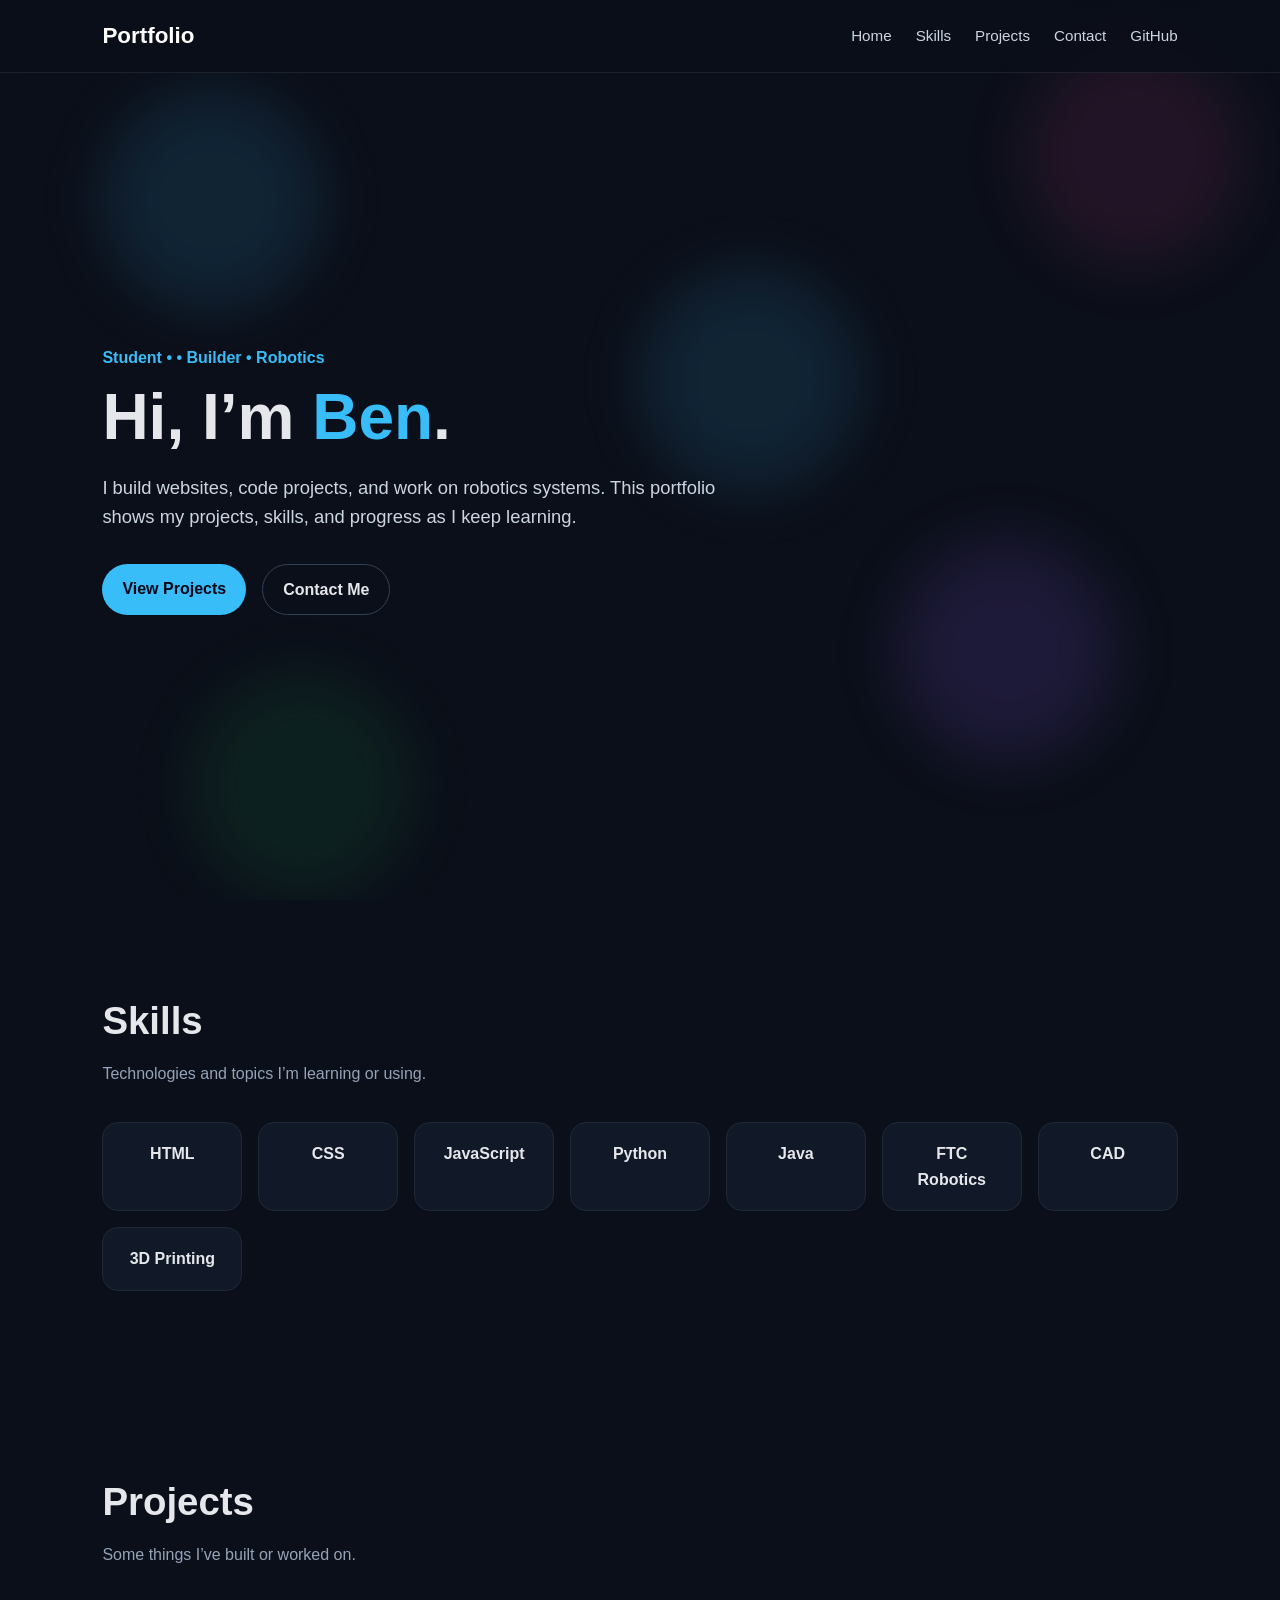
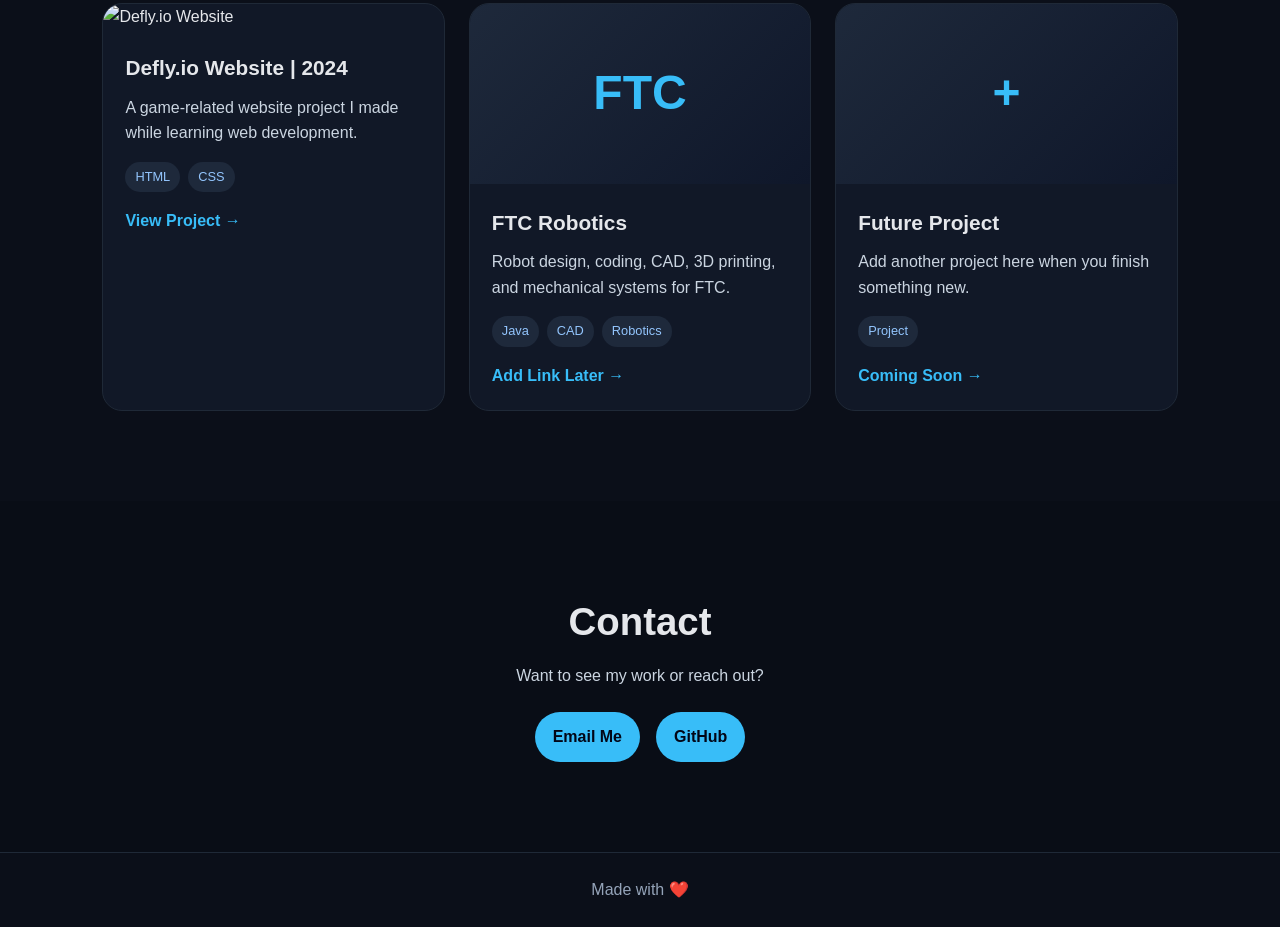
==== index.html @ 68238bd8 "skibidi" ====
<!DOCTYPE html>
<html lang="en">
<head>
  <meta charset="UTF-8" />
  <meta name="viewport" content="width=device-width, initial-scale=1.0" />
  <title>Ben | Portfolio</title>
  <link rel="stylesheet" href="styles.css" />
</head>
<body>

  <header class="navbar">
    <a href="#home" class="logo">Portfolio</a>

    <nav class="nav-links" id="navLinks">
      <a href="#home">Home</a>
      <a href="#skills">Skills</a>
      <a href="#projects">Projects</a>
      <a href="#contact">Contact</a>
      <a href="https://github.com/asdf-5844" target="_blank">GitHub</a>
    </nav>

    <button class="menu-btn" id="menuBtn">☰</button>
  </header>

  <section id="home" class="hero">
    <div class="animated-bg">
    <span></span>
    <span></span>
    <span></span>
    <span></span>
    <span></span>
  </div>
    <div class="hero-content">
      <p class="tag">Student •  • Builder • Robotics</p>
      <h1>Hi, I’m <span>Ben</span>.</h1>
      <p class="hero-text">
        I build websites, code projects, and work on robotics systems. This portfolio shows
        my projects, skills, and progress as I keep learning.
      </p>

      <div class="hero-buttons">
        <a href="#projects" class="btn primary">View Projects</a>
        <a href="#contact" class="btn secondary">Contact Me</a>
      </div>
    </div>
  </section>

  <section id="skills" class="section">
    <h2>Skills</h2>
    <p class="section-subtitle">Technologies and topics I’m learning or using.</p>

    <div class="skills-grid">
      <div class="skill-card">HTML</div>
      <div class="skill-card">CSS</div>
      <div class="skill-card">JavaScript</div>
      <div class="skill-card">Python</div>
      <div class="skill-card">Java</div>
      <div class="skill-card">FTC Robotics</div>
      <div class="skill-card">CAD</div>
      <div class="skill-card">3D Printing</div>
    </div>
  </section>

  <section id="projects" class="section">
    <h2>Projects</h2>
    <p class="section-subtitle">Some things I’ve built or worked on.</p>

    <div class="projects-grid">

      <div class="project-card">
        <img src="https://cdn.now.gg/apps-content/com.nowgg.h5.pub513.app51528/game-tiles/defly-io.jpg" alt="Defly.io Website">
        <div class="project-info">
          <h3>Defly.io Website | 2024</h3>
          <p>
            A game-related website project I made while learning web development.
          </p>
          <div class="project-tags">
            <span>HTML</span>
            <span>CSS</span>
          </div>
          <a href="https://asdf-5844.github.io/deflyio.github.io/" target="_blank">View Project →</a>
        </div>
      </div>

      <div class="project-card">
        <div class="placeholder-img">FTC</div>
        <div class="project-info">
          <h3>FTC Robotics</h3>
          <p>
            Robot design, coding, CAD, 3D printing, and mechanical systems for FTC.
          </p>
          <div class="project-tags">
            <span>Java</span>
            <span>CAD</span>
            <span>Robotics</span>
          </div>
          <a href="#" target="_blank">Add Link Later →</a>
        </div>
      </div>

      <div class="project-card">
        <div class="placeholder-img">+</div>
        <div class="project-info">
          <h3>Future Project</h3>
          <p>
            Add another project here when you finish something new.
          </p>
          <div class="project-tags">
            <span>Project</span>
          </div>
          <a href="#" target="_blank">Coming Soon →</a>
        </div>
      </div>

    </div>
  </section>

  <section id="contact" class="section contact">
    <h2>Contact</h2>
    <p>
      Want to see my work or reach out?
    </p>

    <div class="contact-links">
      <a href="mailto:bchen5844@gmail.com">Email Me</a>
      <a href="https://github.com/asdf-5844" target="_blank">GitHub</a>
    </div>
  </section>

  <footer>
    <p>Made with ❤️</p>
  </footer>

  <script src="script.js"></script>
</body>
</html>
---- styles.css ----
* {
  margin: 0;
  padding: 0;
  box-sizing: border-box;
}

html {
  scroll-behavior: smooth;
}

body {
  font-family: Arial, sans-serif;
  background: #0b0f19;
  color: #e5e7eb;
  line-height: 1.6;
}

.navbar {
  position: fixed;
  top: 0;
  width: 100%;
  padding: 18px 8%;
  background: rgba(11, 15, 25, 0.85);
  backdrop-filter: blur(12px);
  display: flex;
  justify-content: space-between;
  align-items: center;
  z-index: 1000;
  border-bottom: 1px solid rgba(255, 255, 255, 0.08);
}

.logo {
  color: #ffffff;
  font-size: 1.4rem;
  font-weight: bold;
  text-decoration: none;
}

.nav-links {
  display: flex;
  gap: 24px;
}

.nav-links a {
  color: #cbd5e1;
  text-decoration: none;
  font-size: 0.95rem;
  transition: color 0.2s;
}

.nav-links a:hover {
  color: #38bdf8;
}

.menu-btn {
  display: none;
  background: none;
  border: none;
  color: white;
  font-size: 1.8rem;
  cursor: pointer;
}

.hero {
  position: relative;
  overflow: hidden;
  min-height: 100vh;
  display: flex;
  align-items: center;
  padding: 120px 8% 60px;
  background: #0b0f19;
}

.hero-content {
  position: relative;
  z-index: 1;
  max-width: 750px;
}

.tag {
  color: #38bdf8;
  font-weight: bold;
  margin-bottom: 12px;
  font-size: 1rem;
  max-width: 650px;
}

.hero h1 {
  font-size: clamp(2.2rem, 6vw, 4rem);
  line-height: 1.1;
  margin-bottom: 20px;
}

.hero h1 span {
  color: #38bdf8;
}

.hero-text {
  color: #cbd5e1;
  font-size: 1.15rem;
  max-width: 650px;
  margin-bottom: 32px;
}

.hero-buttons {
  display: flex;
  gap: 16px;
  flex-wrap: wrap;
}

.btn {
  padding: 12px 20px;
  border-radius: 999px;
  text-decoration: none;
  font-weight: bold;
  transition: transform 0.2s, background 0.2s;
}

.btn:hover {
  transform: translateY(-3px);
}

.primary {
  background: #38bdf8;
  color: #020617;
}

.secondary {
  border: 1px solid #334155;
  color: #e5e7eb;
}

.section {
  padding: 90px 8%;
}

.section h2 {
  font-size: 2.4rem;
  margin-bottom: 10px;
}

.section-subtitle {
  color: #94a3b8;
  margin-bottom: 35px;
}

.skills-grid {
  display: grid;
  grid-template-columns: repeat(auto-fit, minmax(130px, 1fr));
  gap: 16px;
}

.skill-card {
  background: #111827;
  border: 1px solid #1f2937;
  padding: 18px;
  border-radius: 16px;
  text-align: center;
  font-weight: bold;
  color: #e5e7eb;
}

.projects-grid {
  display: grid;
  grid-template-columns: repeat(auto-fit, minmax(280px, 1fr));
  gap: 24px;
}

.project-card {
  background: #111827;
  border: 1px solid #1f2937;
  border-radius: 20px;
  overflow: hidden;
  transition: transform 0.2s, border-color 0.2s;
}

.project-card:hover {
  transform: translateY(-6px);
  border-color: #38bdf8;
}

.project-card img,
.placeholder-img {
  width: 100%;
  height: 180px;
  object-fit: cover;
}

.placeholder-img {
  background: linear-gradient(135deg, #1e293b, #0f172a);
  display: flex;
  align-items: center;
  justify-content: center;
  font-size: 3rem;
  font-weight: bold;
  color: #38bdf8;
}

.project-info {
  padding: 22px;
}

.project-info h3 {
  margin-bottom: 10px;
  font-size: 1.3rem;
}

.project-info p {
  color: #cbd5e1;
  margin-bottom: 16px;
}

.project-tags {
  display: flex;
  gap: 8px;
  flex-wrap: wrap;
  margin-bottom: 16px;
}

.project-tags span {
  background: #1e293b;
  color: #93c5fd;
  padding: 5px 10px;
  border-radius: 999px;
  font-size: 0.8rem;
}

.project-info a {
  color: #38bdf8;
  text-decoration: none;
  font-weight: bold;
}

.contact {
  text-align: center;
  background: #090d16;
}

.contact p {
  color: #cbd5e1;
  margin-bottom: 24px;
}

.contact-links {
  display: flex;
  justify-content: center;
  gap: 16px;
  flex-wrap: wrap;
}

.contact-links a {
  color: #020617;
  background: #38bdf8;
  padding: 12px 18px;
  border-radius: 999px;
  text-decoration: none;
  font-weight: bold;
}

footer {
  text-align: center;
  padding: 24px;
  color: #94a3b8;
  border-top: 1px solid #1f2937;
}

@media (max-width: 700px) {
  .menu-btn {
    display: block;
  }

  .nav-links {
    position: absolute;
    top: 70px;
    right: 8%;
    background: #111827;
    border: 1px solid #1f2937;
    border-radius: 16px;
    padding: 20px;
    flex-direction: column;
    display: none;
  }

  .nav-links.active {
    display: flex;
  }

  .hero {
    padding-top: 140px;
  }
}

.animated-bg {
  position: absolute;
  inset: 0;
  z-index: 0;
  overflow: hidden;
}

.animated-bg span {
  position: absolute;
  width: 220px;
  height: 220px;
  background: rgba(56, 189, 248, 0.12);
  border-radius: 50%;
  filter: blur(30px);
  animation: float 14s infinite ease-in-out;
}

.animated-bg span:nth-child(1) {
  top: 10%;
  left: 8%;
}

.animated-bg span:nth-child(2) {
  top: 60%;
  left: 70%;
  animation-delay: 2s;
  background: rgba(139, 92, 246, 0.14);
}

.animated-bg span:nth-child(3) {
  top: 30%;
  left: 50%;
  animation-delay: 4s;
}

.animated-bg span:nth-child(4) {
  top: 75%;
  left: 15%;
  animation-delay: 6s;
  background: rgba(34, 197, 94, 0.1);
}

.animated-bg span:nth-child(5) {
  top: 5%;
  left: 80%;
  animation-delay: 8s;
  background: rgba(236, 72, 153, 0.1);
}

@keyframes float {
  0%, 100% {
    transform: translateY(0) translateX(0) scale(1);
  }

  50% {
    transform: translateY(-60px) translateX(40px) scale(1.2);
  }
}
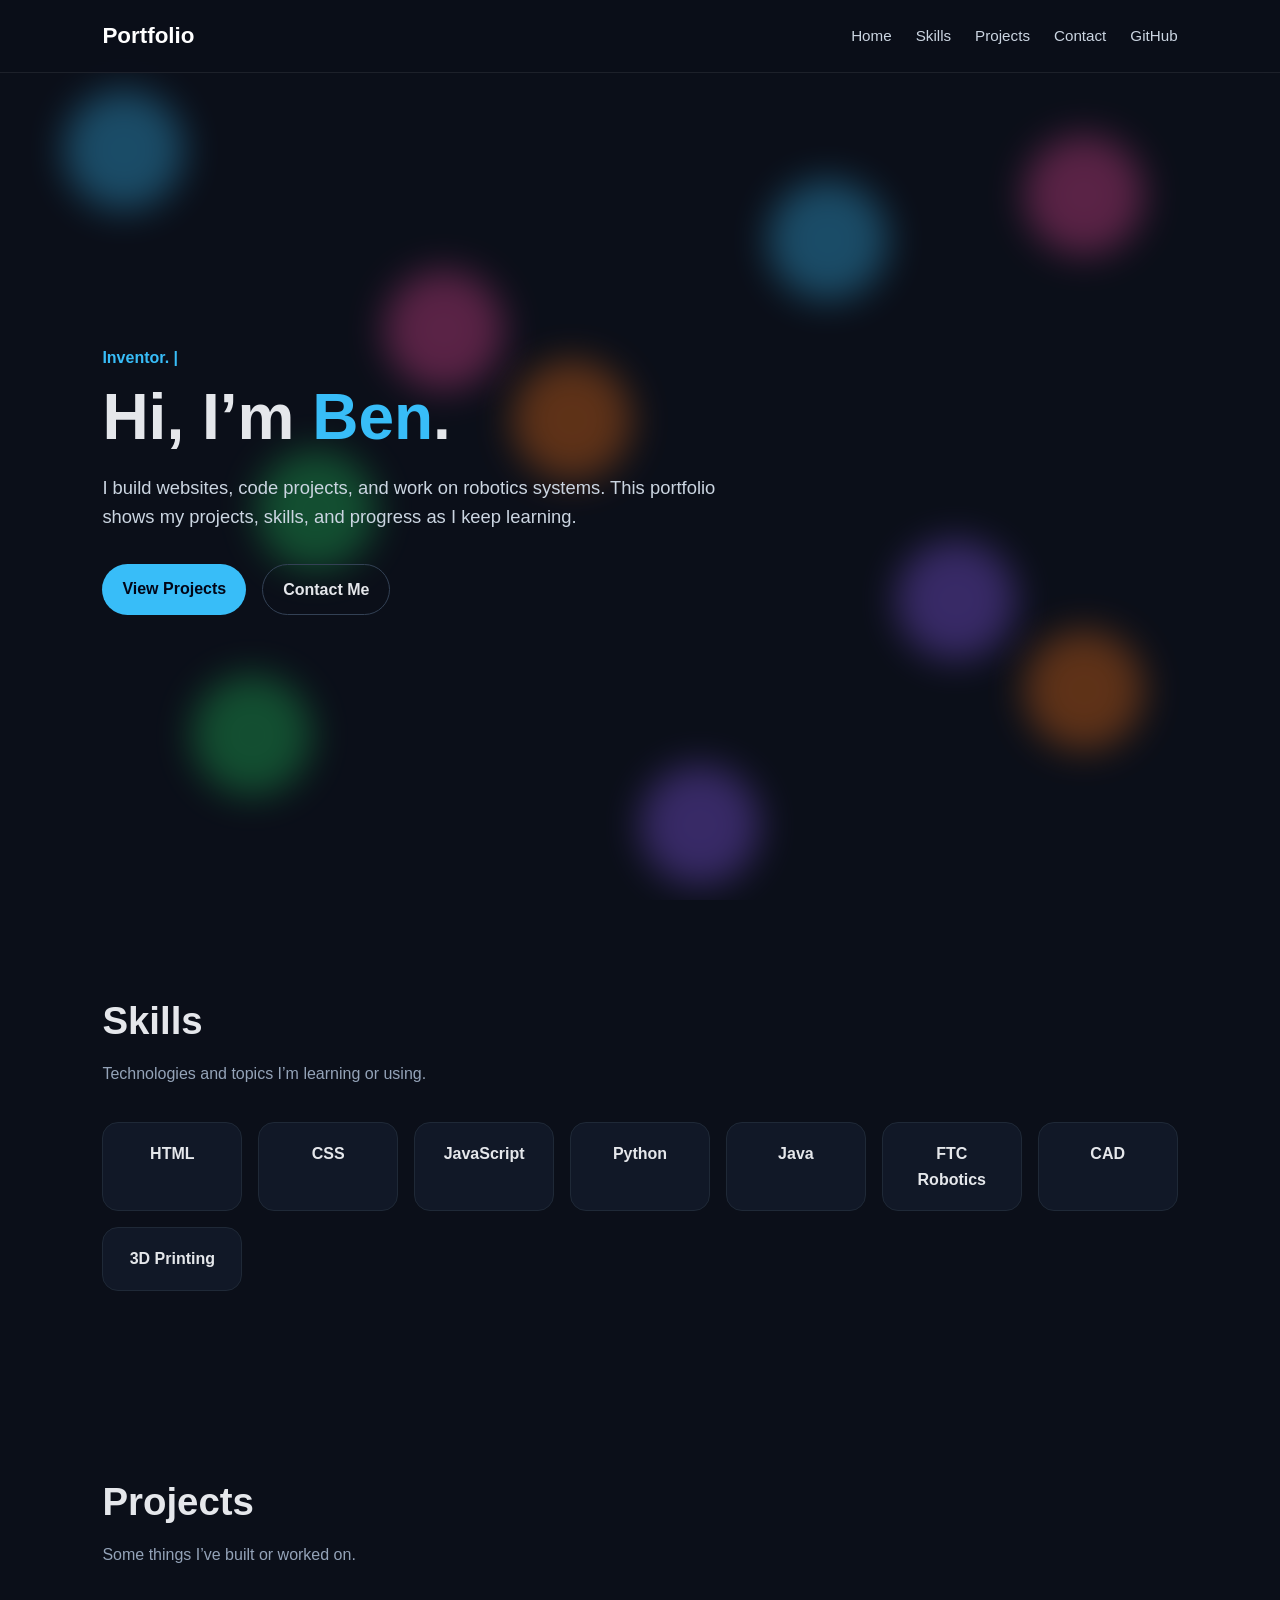
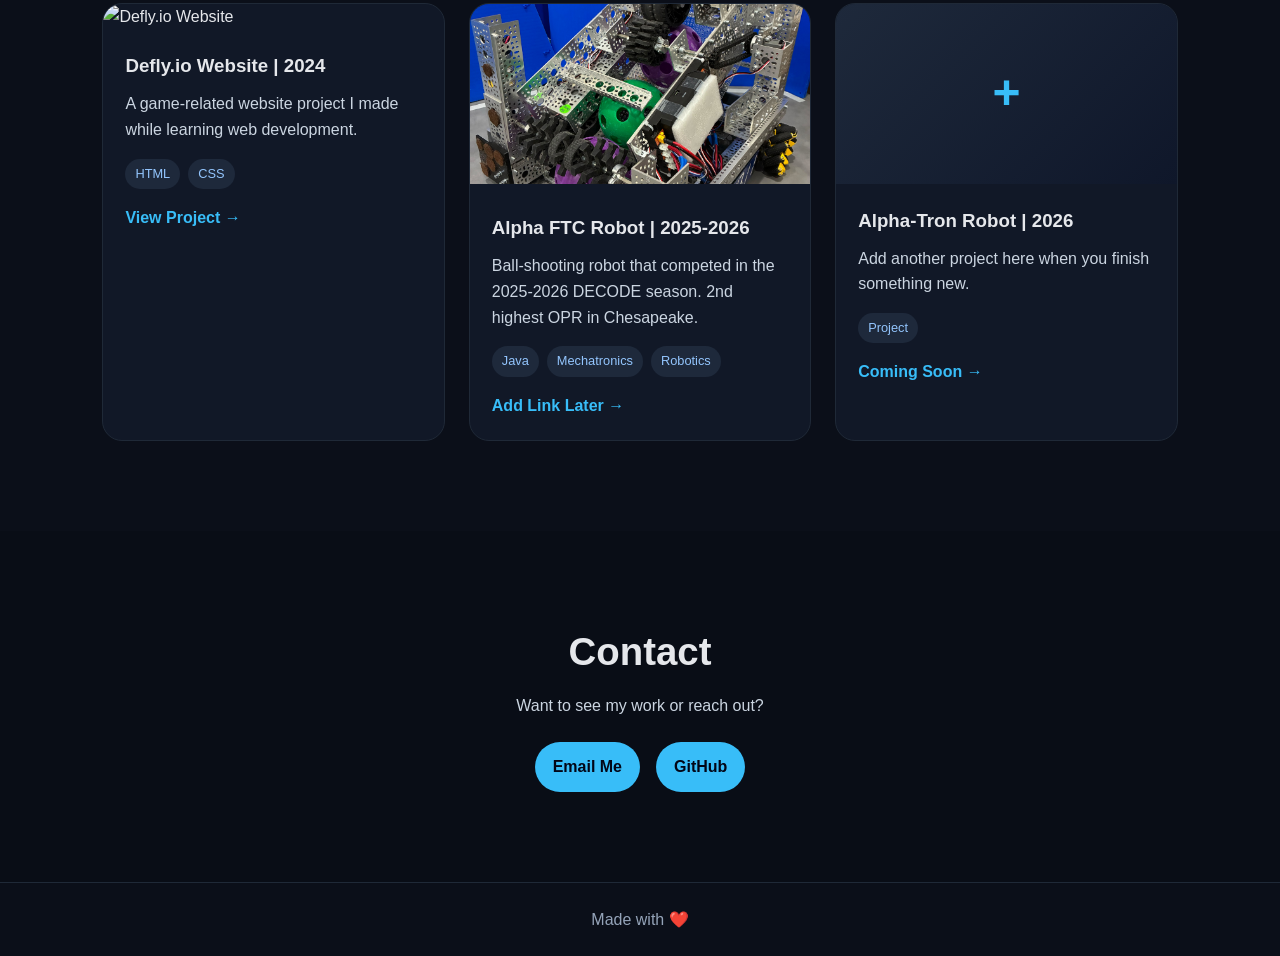
==== commit b95225a6: "Add animated background, typing effect, projects Add animated hero background and typing headline: n" ====
--- a/index.html
+++ b/index.html
@@ -24,14 +24,14 @@
 
   <section id="home" class="hero">
     <div class="animated-bg">
-    <span></span>
-    <span></span>
-    <span></span>
-    <span></span>
-    <span></span>
-  </div>
+      <span></span><span></span><span></span><span></span><span></span>
+      <span></span><span></span><span></span><span></span><span></span>
+    </div>
     <div class="hero-content">
-      <p class="tag">Student •  • Builder • Robotics</p>
+      <p class="tag">
+        <span id="typedText"></span>
+        <span class="cursor">|</span>
+      </p>
       <h1>Hi, I’m <span>Ben</span>.</h1>
       <p class="hero-text">
         I build websites, code projects, and work on robotics systems. This portfolio shows
@@ -83,15 +83,15 @@
       </div>
 
       <div class="project-card">
-        <div class="placeholder-img">FTC</div>
+        <img src="images/IMG_0576.jpg" alt="Alpha">
         <div class="project-info">
-          <h3>FTC Robotics</h3>
+          <h3>Alpha FTC Robot | 2025-2026</h3>
           <p>
-            Robot design, coding, CAD, 3D printing, and mechanical systems for FTC.
+            Ball-shooting robot that competed in the 2025-2026 DECODE season. 2nd highest OPR in Chesapeake.
           </p>
           <div class="project-tags">
             <span>Java</span>
-            <span>CAD</span>
+            <span>Mechatronics</span>
             <span>Robotics</span>
           </div>
           <a href="#" target="_blank">Add Link Later →</a>
@@ -101,7 +101,7 @@
       <div class="project-card">
         <div class="placeholder-img">+</div>
         <div class="project-info">
-          <h3>Future Project</h3>
+          <h3>Alpha-Tron Robot | 2026</h3>
           <p>
             Add another project here when you finish something new.
           </p>
--- a/styles.css
+++ b/styles.css
@@ -15,6 +15,7 @@
   line-height: 1.6;
 }
 
+/* NAVBAR */
 .navbar {
   position: fixed;
   top: 0;
@@ -61,6 +62,7 @@
   cursor: pointer;
 }
 
+/* HERO */
 .hero {
   position: relative;
   overflow: hidden;
@@ -71,6 +73,45 @@
   background: #0b0f19;
 }
 
+/* ANIMATED BACKGROUND */
+.animated-bg {
+  position: absolute;
+  inset: 0;
+  z-index: 0;
+  overflow: hidden;
+}
+
+.animated-bg span {
+  position: absolute;
+  width: 120px;
+  height: 120px;
+  border-radius: 50%;
+  opacity: 0.35;
+  filter: blur(18px);
+  animation: moveBlob 10s infinite alternate ease-in-out;
+}
+
+.animated-bg span:nth-child(1) { background:#38bdf8; top:10%; left:5%; }
+.animated-bg span:nth-child(2) { background:#8b5cf6; top:60%; left:70%; animation-delay:1s; }
+.animated-bg span:nth-child(3) { background:#22c55e; top:75%; left:15%; animation-delay:2s; }
+.animated-bg span:nth-child(4) { background:#ec4899; top:15%; left:80%; animation-delay:3s; }
+.animated-bg span:nth-child(5) { background:#f97316; top:40%; left:40%; animation-delay:4s; }
+.animated-bg span:nth-child(6) { background:#38bdf8; top:20%; left:60%; animation-delay:5s; }
+.animated-bg span:nth-child(7) { background:#8b5cf6; top:85%; left:50%; animation-delay:6s; }
+.animated-bg span:nth-child(8) { background:#22c55e; top:50%; left:20%; animation-delay:7s; }
+.animated-bg span:nth-child(9) { background:#ec4899; top:30%; left:30%; animation-delay:8s; }
+.animated-bg span:nth-child(10){ background:#f97316; top:70%; left:80%; animation-delay:9s; }
+
+@keyframes moveBlob {
+  0% {
+    transform: translate(0, 0) scale(1);
+  }
+  100% {
+    transform: translate(150px, -120px) scale(1.4);
+  }
+}
+
+/* HERO CONTENT */
 .hero-content {
   position: relative;
   z-index: 1;
@@ -83,6 +124,17 @@
   margin-bottom: 12px;
   font-size: 1rem;
   max-width: 650px;
+}
+
+/* TYPING CURSOR */
+.cursor {
+  color: #38bdf8;
+  animation: blink 0.8s infinite;
+}
+
+@keyframes blink {
+  0%, 50% { opacity: 1; }
+  51%, 100% { opacity: 0; }
 }
 
 .hero h1 {
@@ -130,6 +182,7 @@
   color: #e5e7eb;
 }
 
+/* SECTIONS */
 .section {
   padding: 90px 8%;
 }
@@ -144,6 +197,7 @@
   margin-bottom: 35px;
 }
 
+/* SKILLS */
 .skills-grid {
   display: grid;
   grid-template-columns: repeat(auto-fit, minmax(130px, 1fr));
@@ -157,9 +211,9 @@
   border-radius: 16px;
   text-align: center;
   font-weight: bold;
-  color: #e5e7eb;
-}
-
+}
+
+/* PROJECTS */
 .projects-grid {
   display: grid;
   grid-template-columns: repeat(auto-fit, minmax(280px, 1fr));
@@ -202,7 +256,6 @@
 
 .project-info h3 {
   margin-bottom: 10px;
-  font-size: 1.3rem;
 }
 
 .project-info p {
@@ -231,6 +284,7 @@
   font-weight: bold;
 }
 
+/* CONTACT */
 .contact {
   text-align: center;
   background: #090d16;
@@ -257,6 +311,7 @@
   font-weight: bold;
 }
 
+/* FOOTER */
 footer {
   text-align: center;
   padding: 24px;
@@ -264,6 +319,7 @@
   border-top: 1px solid #1f2937;
 }
 
+/* MOBILE */
 @media (max-width: 700px) {
   .menu-btn {
     display: block;
@@ -288,63 +344,4 @@
   .hero {
     padding-top: 140px;
   }
-}
-
-.animated-bg {
-  position: absolute;
-  inset: 0;
-  z-index: 0;
-  overflow: hidden;
-}
-
-.animated-bg span {
-  position: absolute;
-  width: 220px;
-  height: 220px;
-  background: rgba(56, 189, 248, 0.12);
-  border-radius: 50%;
-  filter: blur(30px);
-  animation: float 14s infinite ease-in-out;
-}
-
-.animated-bg span:nth-child(1) {
-  top: 10%;
-  left: 8%;
-}
-
-.animated-bg span:nth-child(2) {
-  top: 60%;
-  left: 70%;
-  animation-delay: 2s;
-  background: rgba(139, 92, 246, 0.14);
-}
-
-.animated-bg span:nth-child(3) {
-  top: 30%;
-  left: 50%;
-  animation-delay: 4s;
-}
-
-.animated-bg span:nth-child(4) {
-  top: 75%;
-  left: 15%;
-  animation-delay: 6s;
-  background: rgba(34, 197, 94, 0.1);
-}
-
-.animated-bg span:nth-child(5) {
-  top: 5%;
-  left: 80%;
-  animation-delay: 8s;
-  background: rgba(236, 72, 153, 0.1);
-}
-
-@keyframes float {
-  0%, 100% {
-    transform: translateY(0) translateX(0) scale(1);
-  }
-
-  50% {
-    transform: translateY(-60px) translateX(40px) scale(1.2);
-  }
 }
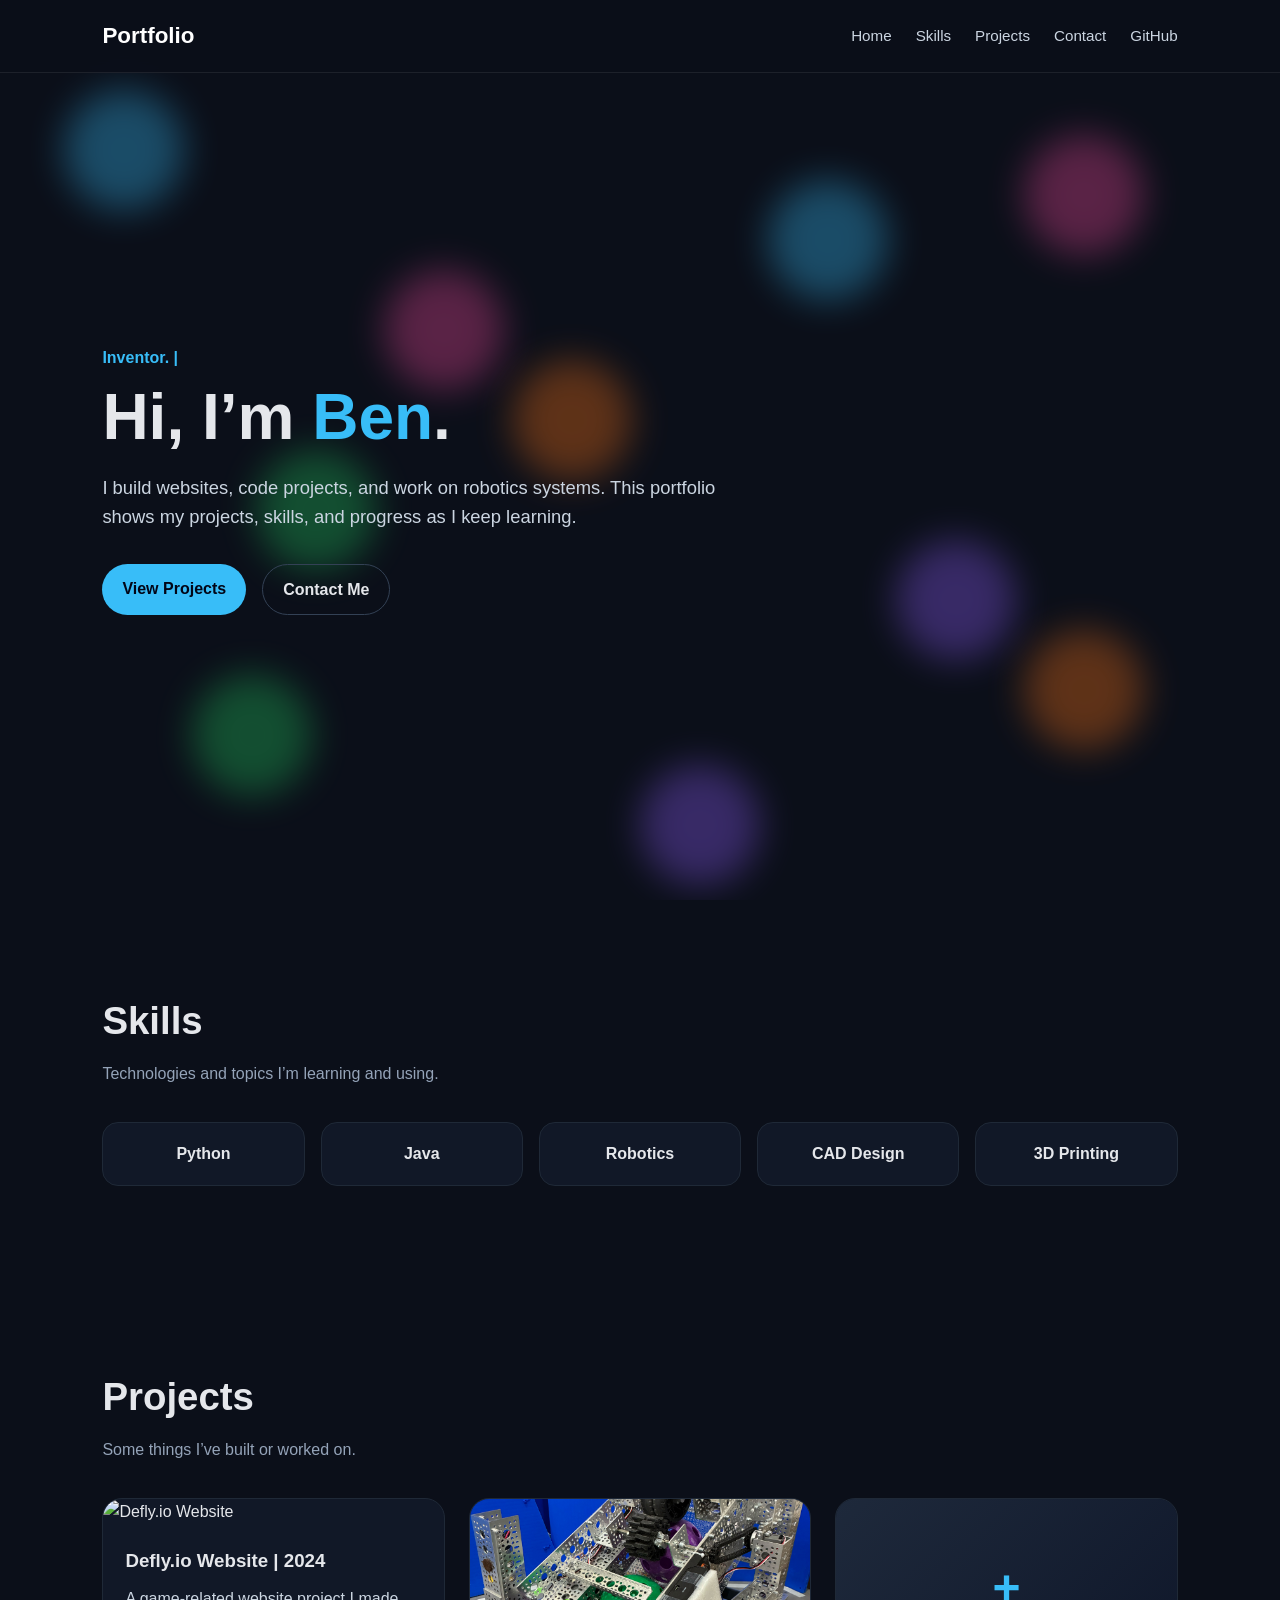
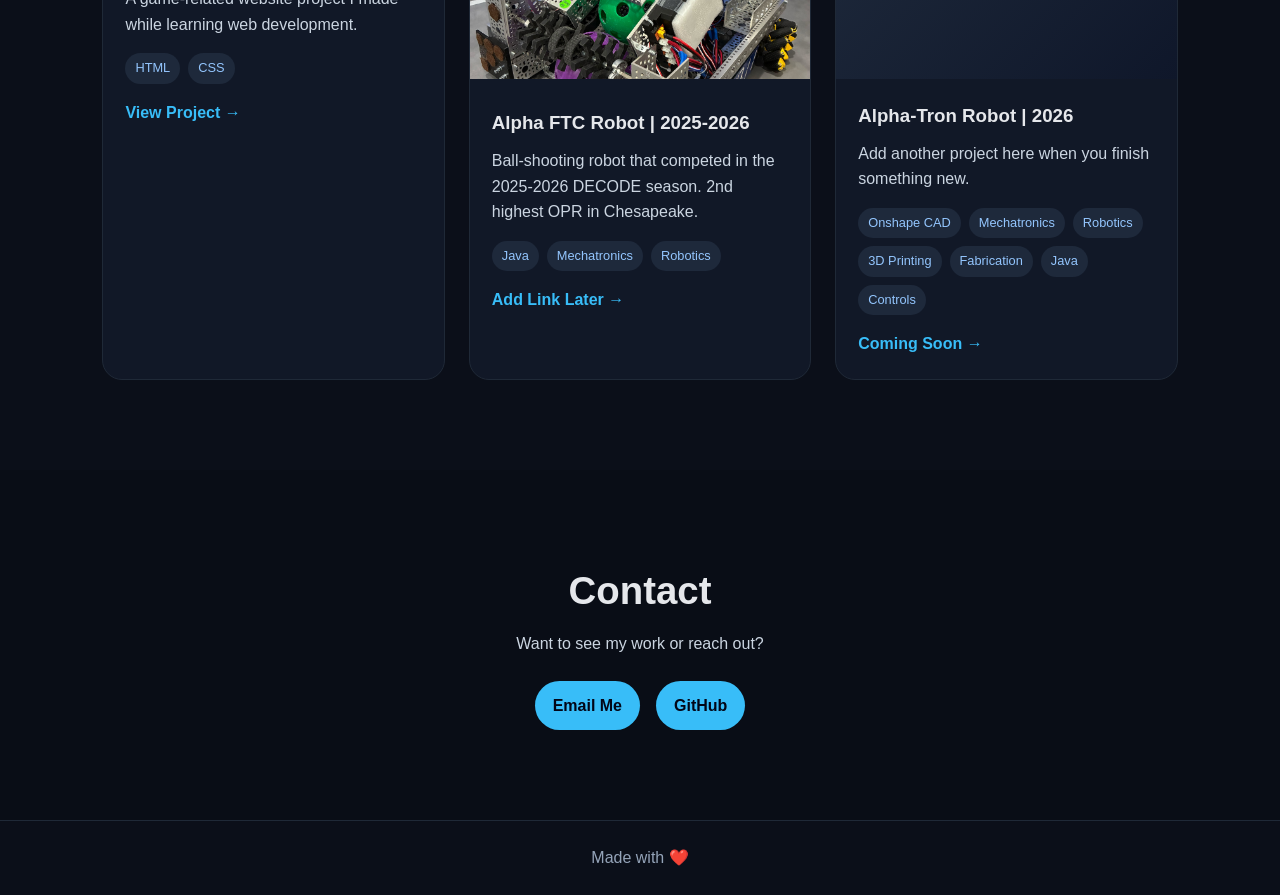
==== commit b89d0bbb: "Refine skills list and expand project tags Copy edit of the Skills section subtitle and cleanup of s" ====
--- a/index.html
+++ b/index.html
@@ -47,16 +47,13 @@
 
   <section id="skills" class="section">
     <h2>Skills</h2>
-    <p class="section-subtitle">Technologies and topics I’m learning or using.</p>
+    <p class="section-subtitle">Technologies and topics I’m learning and using.</p>
 
     <div class="skills-grid">
-      <div class="skill-card">HTML</div>
-      <div class="skill-card">CSS</div>
-      <div class="skill-card">JavaScript</div>
       <div class="skill-card">Python</div>
       <div class="skill-card">Java</div>
-      <div class="skill-card">FTC Robotics</div>
-      <div class="skill-card">CAD</div>
+      <div class="skill-card">Robotics</div>
+      <div class="skill-card">CAD Design</div>
       <div class="skill-card">3D Printing</div>
     </div>
   </section>
@@ -106,7 +103,13 @@
             Add another project here when you finish something new.
           </p>
           <div class="project-tags">
-            <span>Project</span>
+            <span>Onshape CAD</span>
+            <span>Mechatronics</span>
+            <span>Robotics</span>
+            <span>3D Printing</span>
+            <span>Fabrication</span>
+            <span>Java</span>
+            <span>Controls</span>
           </div>
           <a href="#" target="_blank">Coming Soon →</a>
         </div>
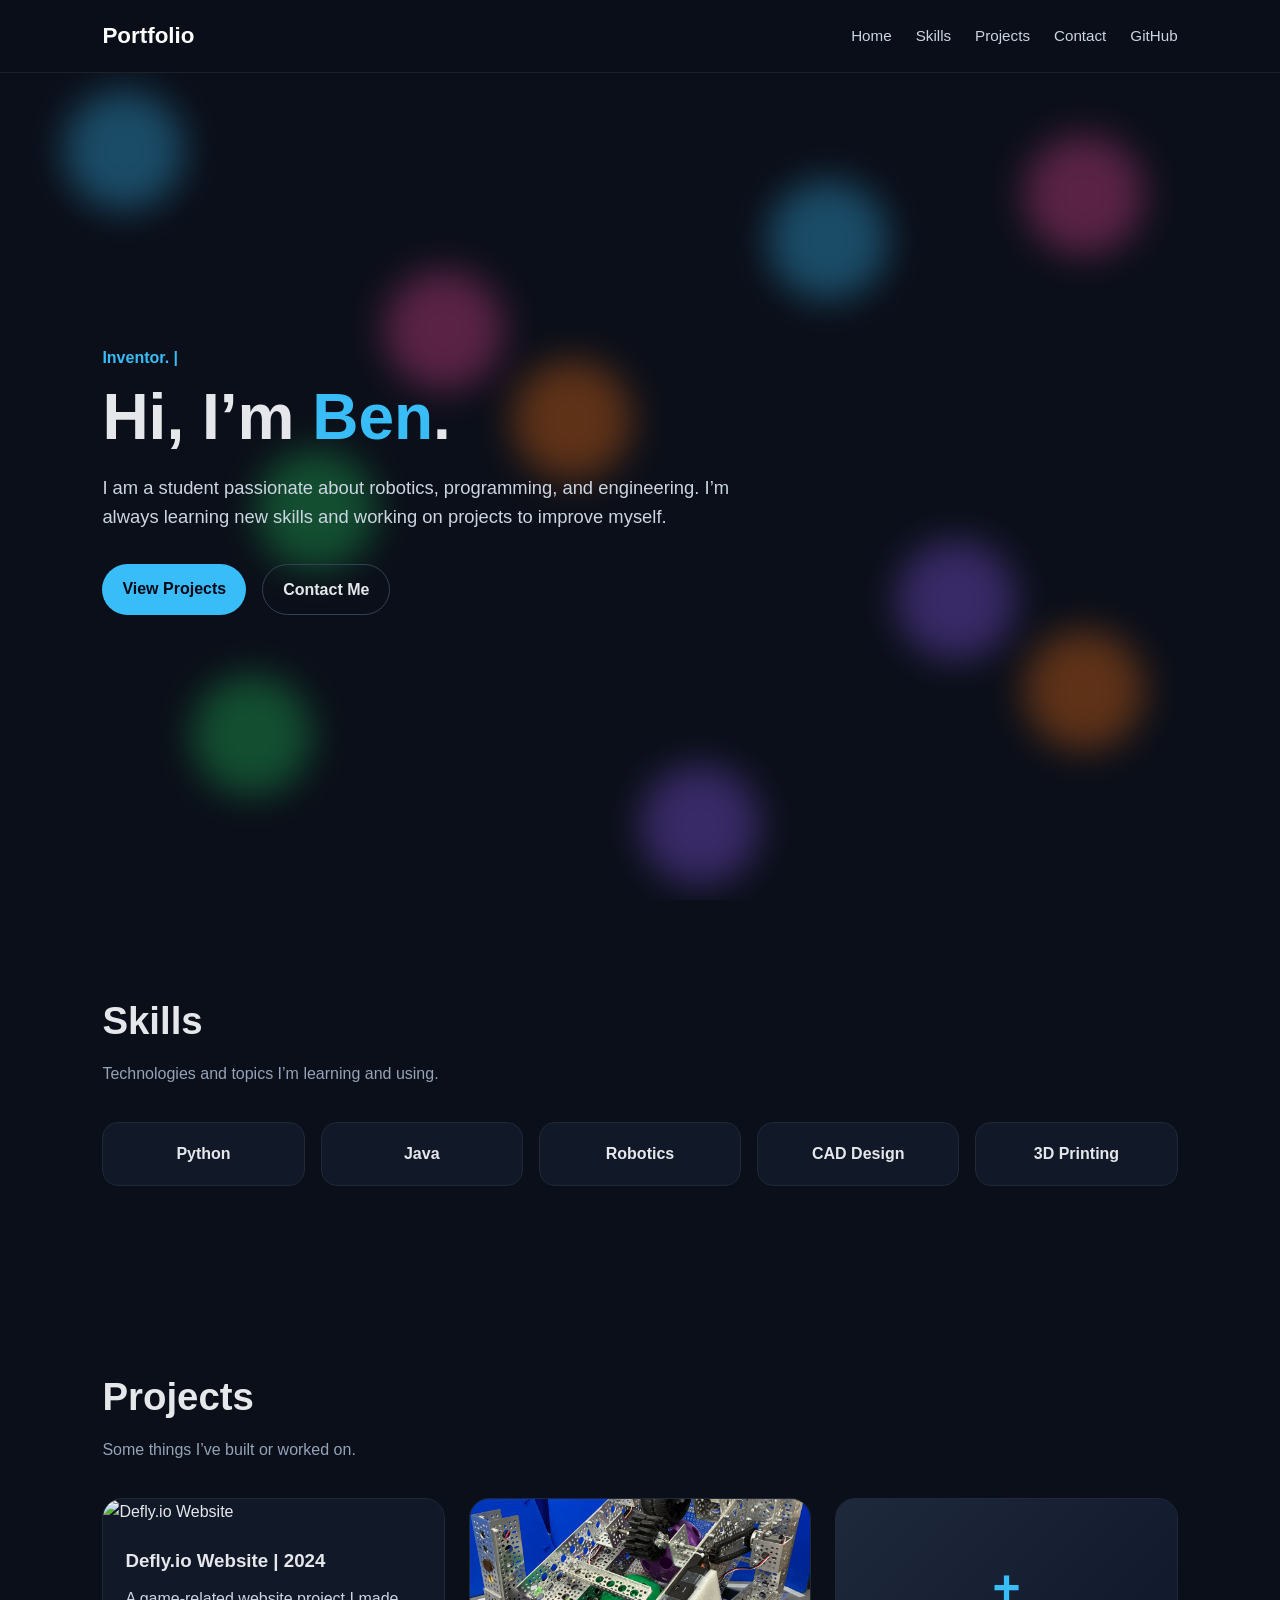
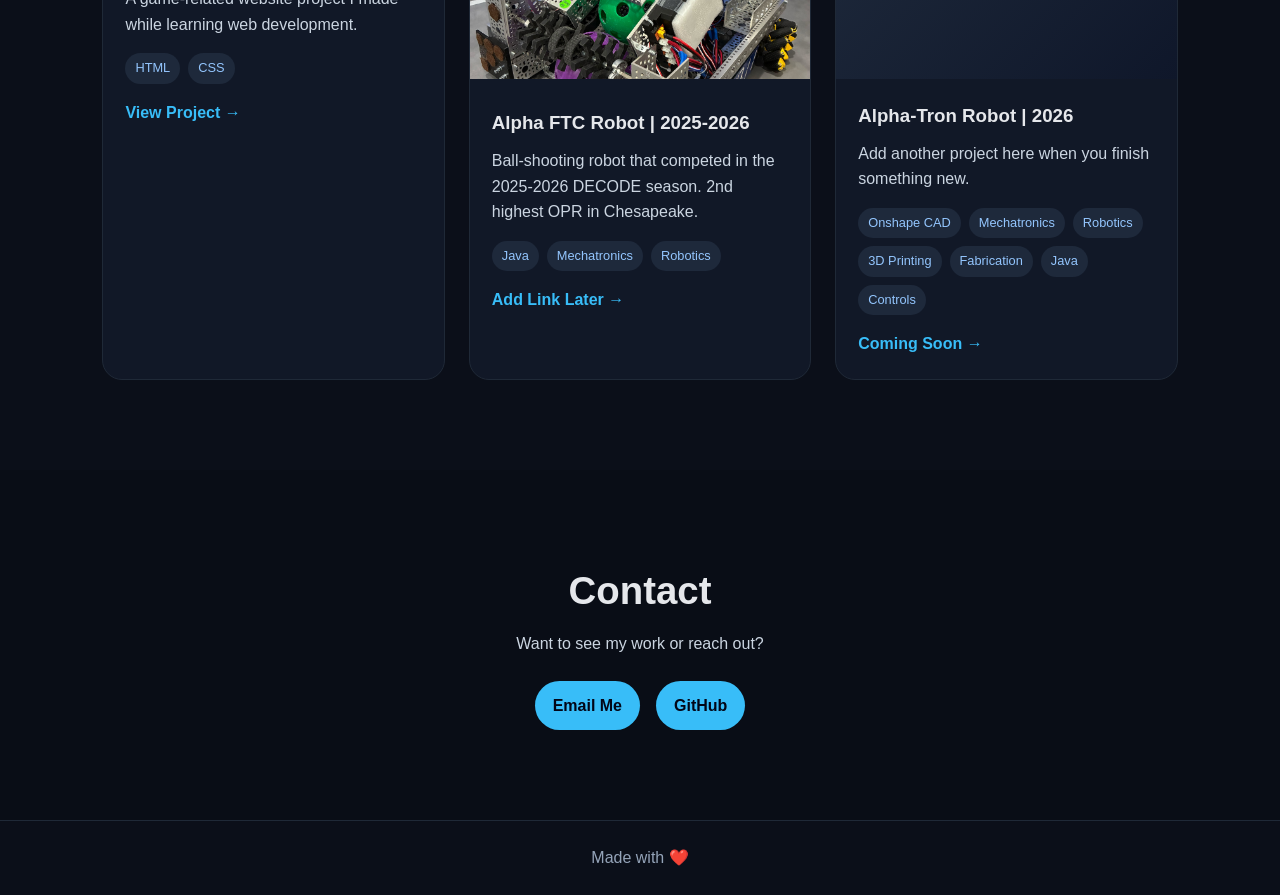
==== commit cd38c7bb: "." ====
--- a/index.html
+++ b/index.html
@@ -34,8 +34,7 @@
       </p>
       <h1>Hi, I’m <span>Ben</span>.</h1>
       <p class="hero-text">
-        I build websites, code projects, and work on robotics systems. This portfolio shows
-        my projects, skills, and progress as I keep learning.
+        I am a student passionate about robotics, programming, and engineering. I’m always learning new skills and working on projects to improve myself.
       </p>
 
       <div class="hero-buttons">
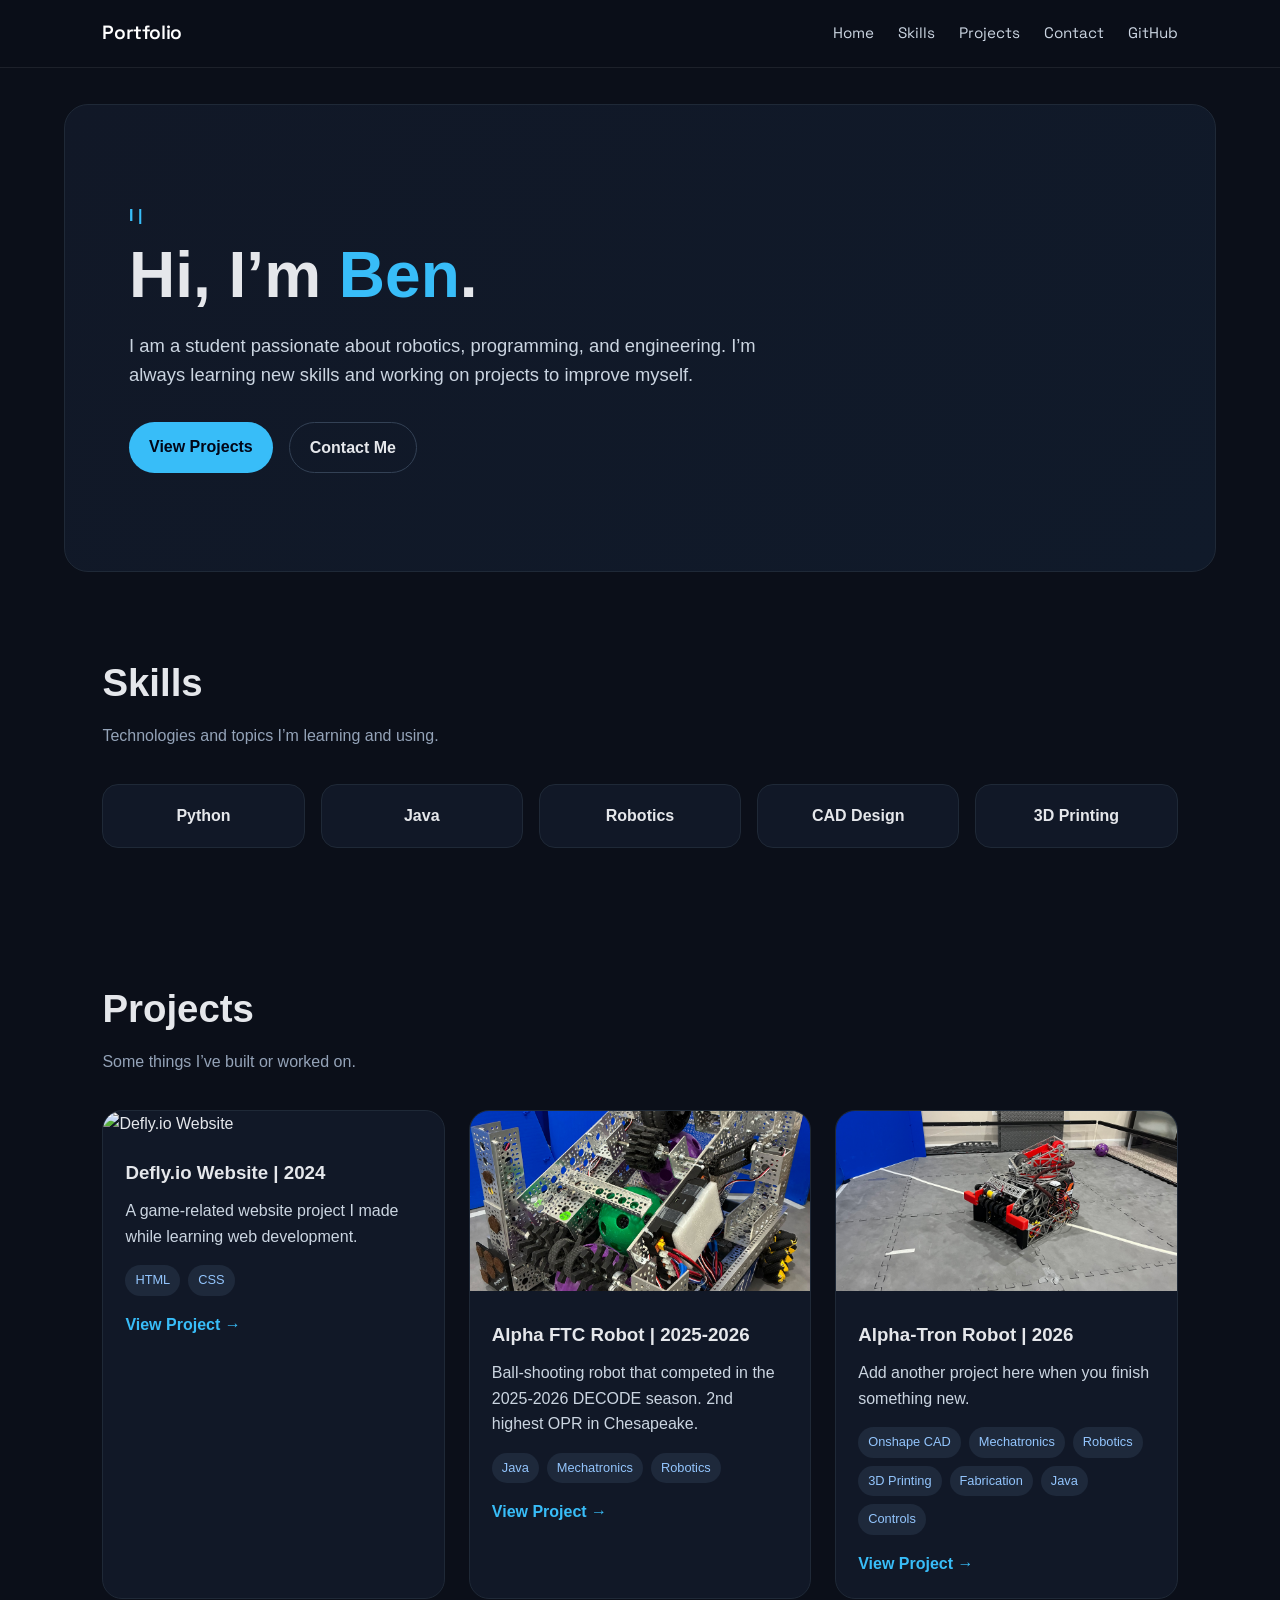
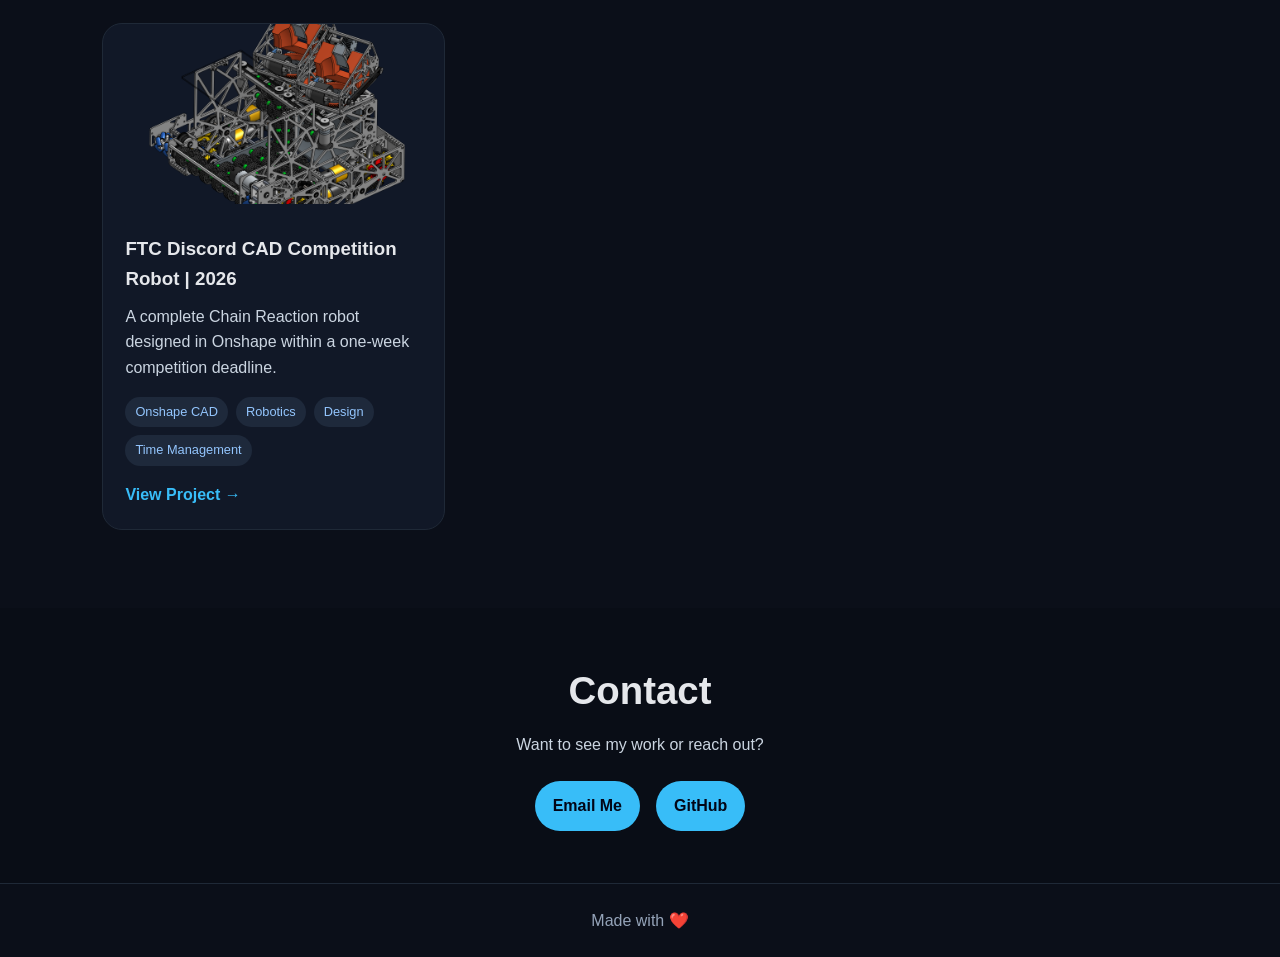
==== commit 0b4bfe7b: "Added project pages and improved website styling" ====
--- a/index.html
+++ b/index.html
@@ -4,6 +4,9 @@
   <meta charset="UTF-8" />
   <meta name="viewport" content="width=device-width, initial-scale=1.0" />
   <title>Ben | Portfolio</title>
+  <link rel="preconnect" href="https://fonts.googleapis.com">
+  <link rel="preconnect" href="https://fonts.gstatic.com" crossorigin>
+  <link href="https://fonts.googleapis.com/css2?family=Inter:wght@400;500;600;700&family=Space+Grotesk:wght@500;600;700&display=swap" rel="stylesheet">
   <link rel="stylesheet" href="styles.css" />
 </head>
 <body>
@@ -16,17 +19,15 @@
       <a href="#skills">Skills</a>
       <a href="#projects">Projects</a>
       <a href="#contact">Contact</a>
-      <a href="https://github.com/asdf-5844" target="_blank">GitHub</a>
+      <a href="https://github.com/asdf-5844" target="_blank" rel="noopener noreferrer">GitHub</a>
     </nav>
 
     <button class="menu-btn" id="menuBtn">☰</button>
   </header>
 
   <section id="home" class="hero">
-    <div class="animated-bg">
-      <span></span><span></span><span></span><span></span><span></span>
-      <span></span><span></span><span></span><span></span><span></span>
-    </div>
+
+
     <div class="hero-content">
       <p class="tag">
         <span id="typedText"></span>
@@ -78,8 +79,8 @@
         </div>
       </div>
 
-      <div class="project-card">
-        <img src="images/IMG_0576.jpg" alt="Alpha">
+      <a class="project-card project-card-link" href="alpha-ftc-robot.html" aria-label="View Alpha FTC Robot project">
+        <img src="images/Alpha.jpg" alt="Alpha FTC competition robot">
         <div class="project-info">
           <h3>Alpha FTC Robot | 2025-2026</h3>
           <p>
@@ -90,12 +91,12 @@
             <span>Mechatronics</span>
             <span>Robotics</span>
           </div>
-          <a href="#" target="_blank">Add Link Later →</a>
+          <span class="project-link">View Project →</span>
         </div>
-      </div>
+      </a>
 
-      <div class="project-card">
-        <div class="placeholder-img">+</div>
+      <a class="project-card project-card-link" href="alpha-tron-robot.html" aria-label="View Alpha-Tron Robot project">
+        <img src="images/AlphaTron_on_field.jpg" alt="Alpha-Tron robot on the field">
         <div class="project-info">
           <h3>Alpha-Tron Robot | 2026</h3>
           <p>
@@ -110,10 +111,26 @@
             <span>Java</span>
             <span>Controls</span>
           </div>
-          <a href="#" target="_blank">Coming Soon →</a>
+          <span class="project-link">View Project →</span>
         </div>
-      </div>
+      </a>
 
+      <a class="project-card project-card-link" href="ftc-cad-competition-2026.html" aria-label="View 2026 FTC Discord CAD Competition Robot project">
+        <img src="images/31811 CC 2026.png" alt="Onshape CAD model of the 2026 FTC Discord CAD Competition robot">
+        <div class="project-info">
+          <h3>FTC Discord CAD Competition Robot | 2026</h3>
+          <p>
+            A complete Chain Reaction robot designed in Onshape within a one-week competition deadline.
+          </p>
+          <div class="project-tags">
+            <span>Onshape CAD</span>
+            <span>Robotics</span>
+            <span>Design</span>
+            <span>Time Management</span>
+          </div>
+          <span class="project-link">View Project →</span>
+        </div>
+      </a>
     </div>
   </section>
 
@@ -125,7 +142,7 @@
 
     <div class="contact-links">
       <a href="mailto:bchen5844@gmail.com">Email Me</a>
-      <a href="https://github.com/asdf-5844" target="_blank">GitHub</a>
+      <a href="https://github.com/asdf-5844" target="_blank" rel="noopener noreferrer">GitHub</a>
     </div>
   </section>
 
@@ -135,4 +152,4 @@
 
   <script src="script.js"></script>
 </body>
-</html>+</html>
--- a/styles.css
+++ b/styles.css
@@ -1,13 +1,5 @@
-* {
-  margin: 0;
-  padding: 0;
-  box-sizing: border-box;
-}
-
-html {
-  scroll-behavior: smooth;
-}
-
+* { margin: 0; padding: 0; box-sizing: border-box; }
+html { scroll-behavior: smooth; }
 body {
   font-family: Arial, sans-serif;
   background: #0b0f19;
@@ -15,7 +7,7 @@
   line-height: 1.6;
 }
 
-/* NAVBAR */
+/* ORIGINAL HOMEPAGE STYLING */
 .navbar {
   position: fixed;
   top: 0;
@@ -28,320 +20,182 @@
   align-items: center;
   z-index: 1000;
   border-bottom: 1px solid rgba(255, 255, 255, 0.08);
-}
-
-.logo {
-  color: #ffffff;
-  font-size: 1.4rem;
-  font-weight: bold;
-  text-decoration: none;
-}
-
-.nav-links {
-  display: flex;
-  gap: 24px;
-}
-
-.nav-links a {
-  color: #cbd5e1;
-  text-decoration: none;
-  font-size: 0.95rem;
-  transition: color 0.2s;
-}
-
-.nav-links a:hover {
-  color: #38bdf8;
-}
-
-.menu-btn {
-  display: none;
-  background: none;
-  border: none;
-  color: white;
-  font-size: 1.8rem;
-  cursor: pointer;
-}
-
-/* HERO */
+  font-family: "Space Grotesk", Arial, sans-serif;
+}
+.logo { color: #fff; font-family: "Space Grotesk", Arial, sans-serif; font-size: 1.2rem; font-weight: 600; text-decoration: none; letter-spacing: -.02em; }
+.nav-links { display: flex; gap: 24px; }
+.nav-links a { color: #cbd5e1; text-decoration: none; font-size: .95rem; transition: color .2s; }
+.nav-links a:hover { color: #38bdf8; }
+.menu-btn { display: none; background: none; border: none; color: white; font-size: 1.8rem; cursor: pointer; }
+
 .hero {
   position: relative;
   overflow: hidden;
-  min-height: 100vh;
+  min-height: 52vh;
+  margin: 104px 5% 28px;
+  padding: 58px 5%;
   display: flex;
   align-items: center;
-  padding: 120px 8% 60px;
-  background: #0b0f19;
-}
-
-/* ANIMATED BACKGROUND */
-.animated-bg {
-  position: absolute;
-  inset: 0;
-  z-index: 0;
-  overflow: hidden;
-}
-
-.animated-bg span {
-  position: absolute;
-  width: 120px;
-  height: 120px;
-  border-radius: 50%;
-  opacity: 0.35;
-  filter: blur(18px);
-  animation: moveBlob 10s infinite alternate ease-in-out;
-}
-
-.animated-bg span:nth-child(1) { background:#38bdf8; top:10%; left:5%; }
-.animated-bg span:nth-child(2) { background:#8b5cf6; top:60%; left:70%; animation-delay:1s; }
-.animated-bg span:nth-child(3) { background:#22c55e; top:75%; left:15%; animation-delay:2s; }
-.animated-bg span:nth-child(4) { background:#ec4899; top:15%; left:80%; animation-delay:3s; }
-.animated-bg span:nth-child(5) { background:#f97316; top:40%; left:40%; animation-delay:4s; }
-.animated-bg span:nth-child(6) { background:#38bdf8; top:20%; left:60%; animation-delay:5s; }
-.animated-bg span:nth-child(7) { background:#8b5cf6; top:85%; left:50%; animation-delay:6s; }
-.animated-bg span:nth-child(8) { background:#22c55e; top:50%; left:20%; animation-delay:7s; }
-.animated-bg span:nth-child(9) { background:#ec4899; top:30%; left:30%; animation-delay:8s; }
-.animated-bg span:nth-child(10){ background:#f97316; top:70%; left:80%; animation-delay:9s; }
-
-@keyframes moveBlob {
-  0% {
-    transform: translate(0, 0) scale(1);
-  }
-  100% {
-    transform: translate(150px, -120px) scale(1.4);
-  }
-}
-
-/* HERO CONTENT */
-.hero-content {
-  position: relative;
-  z-index: 1;
-  max-width: 750px;
-}
-
-.tag {
-  color: #38bdf8;
-  font-weight: bold;
-  margin-bottom: 12px;
-  font-size: 1rem;
-  max-width: 650px;
-}
-
-/* TYPING CURSOR */
-.cursor {
-  color: #38bdf8;
-  animation: blink 0.8s infinite;
-}
-
-@keyframes blink {
-  0%, 50% { opacity: 1; }
-  51%, 100% { opacity: 0; }
-}
-
-.hero h1 {
-  font-size: clamp(2.2rem, 6vw, 4rem);
-  line-height: 1.1;
-  margin-bottom: 20px;
-}
-
-.hero h1 span {
-  color: #38bdf8;
-}
-
-.hero-text {
-  color: #cbd5e1;
-  font-size: 1.15rem;
-  max-width: 650px;
-  margin-bottom: 32px;
-}
-
-.hero-buttons {
-  display: flex;
-  gap: 16px;
-  flex-wrap: wrap;
-}
-
-.btn {
-  padding: 12px 20px;
-  border-radius: 999px;
-  text-decoration: none;
-  font-weight: bold;
-  transition: transform 0.2s, background 0.2s;
-}
-
-.btn:hover {
-  transform: translateY(-3px);
-}
-
-.primary {
-  background: #38bdf8;
-  color: #020617;
-}
-
-.secondary {
-  border: 1px solid #334155;
-  color: #e5e7eb;
-}
-
-/* SECTIONS */
-.section {
-  padding: 90px 8%;
-}
-
-.section h2 {
-  font-size: 2.4rem;
-  margin-bottom: 10px;
-}
-
-.section-subtitle {
-  color: #94a3b8;
-  margin-bottom: 35px;
-}
-
-/* SKILLS */
-.skills-grid {
-  display: grid;
-  grid-template-columns: repeat(auto-fit, minmax(130px, 1fr));
-  gap: 16px;
-}
-
-.skill-card {
-  background: #111827;
+  background: linear-gradient(135deg, #111827, #101a2a);
   border: 1px solid #1f2937;
-  padding: 18px;
-  border-radius: 16px;
-  text-align: center;
-  font-weight: bold;
-}
-
-/* PROJECTS */
-.projects-grid {
-  display: grid;
-  grid-template-columns: repeat(auto-fit, minmax(280px, 1fr));
-  gap: 24px;
-}
-
-.project-card {
-  background: #111827;
-  border: 1px solid #1f2937;
-  border-radius: 20px;
-  overflow: hidden;
-  transition: transform 0.2s, border-color 0.2s;
-}
-
-.project-card:hover {
-  transform: translateY(-6px);
-  border-color: #38bdf8;
-}
-
-.project-card img,
-.placeholder-img {
-  width: 100%;
-  height: 180px;
-  object-fit: cover;
-}
-
-.placeholder-img {
-  background: linear-gradient(135deg, #1e293b, #0f172a);
-  display: flex;
-  align-items: center;
-  justify-content: center;
-  font-size: 3rem;
-  font-weight: bold;
-  color: #38bdf8;
-}
-
-.project-info {
-  padding: 22px;
-}
-
-.project-info h3 {
-  margin-bottom: 10px;
-}
-
-.project-info p {
-  color: #cbd5e1;
-  margin-bottom: 16px;
-}
-
-.project-tags {
-  display: flex;
-  gap: 8px;
-  flex-wrap: wrap;
-  margin-bottom: 16px;
-}
-
-.project-tags span {
-  background: #1e293b;
-  color: #93c5fd;
-  padding: 5px 10px;
-  border-radius: 999px;
-  font-size: 0.8rem;
-}
-
-.project-info a {
-  color: #38bdf8;
-  text-decoration: none;
-  font-weight: bold;
-}
-
-/* CONTACT */
-.contact {
-  text-align: center;
-  background: #090d16;
-}
-
-.contact p {
-  color: #cbd5e1;
-  margin-bottom: 24px;
-}
-
-.contact-links {
-  display: flex;
-  justify-content: center;
-  gap: 16px;
-  flex-wrap: wrap;
-}
-
-.contact-links a {
-  color: #020617;
-  background: #38bdf8;
-  padding: 12px 18px;
-  border-radius: 999px;
-  text-decoration: none;
-  font-weight: bold;
-}
-
-/* FOOTER */
-footer {
-  text-align: center;
-  padding: 24px;
-  color: #94a3b8;
-  border-top: 1px solid #1f2937;
-}
-
-/* MOBILE */
-@media (max-width: 700px) {
-  .menu-btn {
-    display: block;
-  }
-
-  .nav-links {
-    position: absolute;
-    top: 70px;
-    right: 8%;
-    background: #111827;
-    border: 1px solid #1f2937;
-    border-radius: 16px;
-    padding: 20px;
-    flex-direction: column;
-    display: none;
-  }
-
-  .nav-links.active {
-    display: flex;
-  }
-
-  .hero {
-    padding-top: 140px;
-  }
-}+  border-radius: 24px;
+}
+
+
+.hero-content { position: relative; z-index: 1; max-width: 750px; }
+.tag { color: #38bdf8; font-weight: bold; margin-bottom: 12px; font-size: 1rem; max-width: 650px; }
+.cursor { color: #38bdf8; animation: blink .8s infinite; }
+@keyframes blink { 0%,50% { opacity:1; } 51%,100% { opacity:0; } }
+.hero h1 { font-size: clamp(2.2rem, 6vw, 4rem); line-height: 1.1; margin-bottom: 20px; }
+.hero h1 span { color: #38bdf8; }
+.hero-text { color:#cbd5e1; font-size:1.15rem; max-width:650px; margin-bottom:32px; }
+.hero-buttons { display:flex; gap:16px; flex-wrap:wrap; }
+.btn { padding:12px 20px; border-radius:999px; text-decoration:none; font-weight:bold; transition:transform .2s,background .2s; }
+.btn:hover { transform:translateY(-3px); }
+.primary { background:#38bdf8; color:#020617; }
+.secondary { border:1px solid #334155; color:#e5e7eb; }
+
+.section { padding:78px 8%; }
+#skills, #contact { padding-top:52px; padding-bottom:52px; }
+.section h2 { font-size:2.4rem; margin-bottom:10px; }
+.section-subtitle { color:#94a3b8; margin-bottom:35px; }
+.skills-grid { display:grid; grid-template-columns:repeat(auto-fit,minmax(130px,1fr)); gap:16px; }
+.skill-card { background:#111827; border:1px solid #1f2937; padding:18px; border-radius:16px; text-align:center; font-weight:bold; }
+
+.projects-grid { display:grid; grid-template-columns:repeat(auto-fit,minmax(280px,1fr)); gap:24px; }
+.project-card { background:#111827; border:1px solid #1f2937; border-radius:20px; overflow:hidden; transition:transform .2s,border-color .2s; }
+.project-card-link { color:inherit; text-decoration:none; }
+.project-card-link:focus-visible { outline:3px solid #38bdf8; outline-offset:4px; }
+.project-card:hover { transform:translateY(-6px); border-color:#38bdf8; }
+.project-card img, .placeholder-img { width:100%; height:180px; object-fit:cover; }
+.placeholder-img { background:linear-gradient(135deg,#1e293b,#0f172a); display:flex; align-items:center; justify-content:center; font-size:3rem; font-weight:bold; color:#38bdf8; }
+.project-info { padding:22px; }
+.project-info h3 { margin-bottom:10px; }
+.project-info p { color:#cbd5e1; margin-bottom:16px; }
+.project-tags { display:flex; gap:8px; flex-wrap:wrap; margin-bottom:16px; }
+.project-tags span { background:#1e293b; color:#93c5fd; padding:5px 10px; border-radius:999px; font-size:.8rem; }
+.project-info a, .project-link { color:#38bdf8; text-decoration:none; font-weight:bold; }
+
+.contact { text-align:center; background:#090d16; }
+.contact p { color:#cbd5e1; margin-bottom:24px; }
+.contact-links { display:flex; justify-content:center; gap:16px; flex-wrap:wrap; }
+.contact-links a { color:#020617; background:#38bdf8; padding:12px 18px; border-radius:999px; text-decoration:none; font-weight:bold; }
+footer { text-align:center; padding:24px; color:#94a3b8; border-top:1px solid #1f2937; }
+
+/* PROFESSIONAL STYLING IS LIMITED TO PROJECT PAGES */
+.project-body {
+  --surface:#0d1420;
+  --surface-2:#121c2b;
+  --surface-3:#172337;
+  --text:#f2f6fc;
+  --muted:#a6b3c5;
+  --subtle:#718096;
+  --accent:#3bc6f4;
+  --line:rgba(148,163,184,.18);
+  --line-strong:rgba(59,198,244,.45);
+  --shadow:0 24px 70px rgba(0,0,0,.32);
+  --radius:20px;
+  --content:1180px;
+  font-family:"Inter",system-ui,sans-serif;
+  color:var(--text);
+  background:radial-gradient(circle at 85% 8%,rgba(59,198,244,.08),transparent 28rem),#070b12;
+  -webkit-font-smoothing:antialiased;
+}
+.project-body h1, .project-body h2, .project-body h3,
+
+
+.project-body .btn { min-height:48px; padding:12px 20px; display:inline-flex; align-items:center; justify-content:center; border:1px solid transparent; border-radius:12px; }
+.project-body .btn.primary { color:#031019; background:var(--accent); }
+.project-page { min-height:100vh; padding:120px 6% 80px; }
+.project-page > * { width:min(var(--content),100%); margin-inline:auto; }
+.back-link { display:block; margin-bottom:36px; color:var(--muted); font-size:.84rem; font-weight:700; text-decoration:none; }
+.back-link:hover { color:var(--accent); }
+.project-hero { margin-bottom:32px; padding-bottom:72px; display:grid; grid-template-columns:minmax(0,.9fr) minmax(360px,1.1fr); gap:clamp(40px,7vw,90px); align-items:center; border-bottom:1px solid var(--line); }
+.project-hero h1 { margin:12px 0 20px; font-size:clamp(3rem,7vw,6rem); letter-spacing:-.055em; }
+.project-eyebrow,.card-label { color:var(--accent); font-size:.72rem; font-weight:700; letter-spacing:.13em; text-transform:uppercase; }
+.project-summary { max-width:600px; color:var(--muted); font-size:1.1rem; }
+.project-meta { margin-top:25px; display:flex; flex-wrap:wrap; gap:8px; }
+.project-meta span { padding:5px 9px; color:#b9c8da; background:var(--surface-3); border:1px solid var(--line); border-radius:999px; font-size:.7rem; font-weight:600; }
+.project-hero > img { width:100%; aspect-ratio:4/3; object-fit:cover; border:1px solid var(--line); border-radius:var(--radius); box-shadow:var(--shadow); }
+.project-details { padding:40px 0 72px; display:grid; grid-template-columns:repeat(3,1fr); gap:18px; }
+.detail-card { padding:26px; background:var(--surface); border:1px solid var(--line); border-radius:16px; }
+.detail-card h2 { margin:10px 0 12px; font-size:1.2rem; }
+.detail-card p:last-child { color:var(--muted); font-size:.9rem; }
+
+.features-section { padding:72px 0; border-top:1px solid var(--line); }
+.section-heading { margin-bottom:30px; }
+.section-heading h2 { margin-top:8px; font-size:clamp(2rem,4vw,3rem); }
+.features-grid { display:grid; grid-template-columns:repeat(2,1fr); gap:18px; }
+.feature-card { padding:28px; background:linear-gradient(145deg,var(--surface),#0b111c); border:1px solid var(--line); border-radius:16px; }
+.feature-number { color:var(--accent); font-size:.72rem; font-weight:700; letter-spacing:.12em; }
+.feature-card h3 { margin:18px 0 8px; font-size:1.2rem; }
+.feature-card p { color:var(--muted); font-size:.9rem; }
+
+.media-section { margin-top:30px; padding:76px 0; border-top:1px solid var(--line); border-bottom:1px solid var(--line); }
+.media-section + .media-section { margin-top:0; border-top:0; }
+.media-heading { margin-bottom:30px; display:flex; justify-content:space-between; gap:40px; align-items:end; }
+.media-heading h2,.gallery-header h2 { margin-top:8px; font-size:clamp(2rem,4vw,3rem); }
+.media-heading > p,.gallery-caption { max-width:440px; color:var(--muted); font-size:.92rem; }
+.video-frame { overflow:hidden; background:#020409; border:1px solid var(--line); border-radius:var(--radius); box-shadow:var(--shadow); }
+.video-frame video { display:block; width:100%; max-height:720px; background:#000; }
+.video-frame figcaption,.render-grid figcaption,.turret-spotlight figcaption { padding:15px 18px; color:var(--muted); background:var(--surface); border-top:1px solid var(--line); font-size:.82rem; }
+.spotlight-figure { overflow:hidden; background:var(--surface); border:1px solid var(--line); border-radius:var(--radius); }
+.spotlight-figure img { display:block; width:100%; max-height:760px; object-fit:contain; }
+.render-section { position:relative; }
+.render-section::before { content:""; position:absolute; top:-1px; left:0; width:90px; height:2px; background:var(--accent); }
+.render-grid { display:grid; grid-template-columns:repeat(2,1fr); gap:20px; }
+.render-grid figure { overflow:hidden; background:#eef3f8; border:1px solid var(--line); border-radius:16px; }
+.render-grid img { display:block; width:100%; height:390px; object-fit:contain; }
+.video-placeholder { min-height:390px; padding:40px; display:grid; place-items:center; align-content:center; gap:20px; text-align:center; background:repeating-linear-gradient(135deg,#0d1420,#0d1420 14px,#101a28 14px,#101a28 28px); border:1px dashed rgba(59,198,244,.5); border-radius:var(--radius); }
+.play-icon { display:grid; place-items:center; width:72px; height:72px; padding-left:5px; color:#031019; background:var(--accent); border-radius:50%; font-size:1.35rem; }
+.video-placeholder strong { font:600 1.25rem "Space Grotesk",sans-serif; }
+.video-placeholder p { margin-top:6px; color:var(--muted); }
+
+.project-body .project-gallery { display:grid; grid-template-columns:repeat(2,1fr); gap:20px; }
+.project-body .project-gallery.media-section { margin-top:30px; }
+.gallery-header { grid-column:1/-1; margin-bottom:10px; }
+.gallery-caption { margin-top:8px; }
+.project-body .project-gallery > img { display:block; width:100%; height:360px; object-fit:cover; border:1px solid var(--line); border-radius:16px; }
+.project-body .cad-gallery > img { background:#eef3f8; object-fit:contain; }
+.turret-spotlight { grid-column:1/-1; overflow:hidden; background:#eef3f8; border:1px solid var(--line); border-radius:16px; }
+.turret-spotlight .turret-detail { display:block; width:100%; height:520px; object-fit:contain; }
+.turret-spotlight figcaption { color:var(--text); font:600 1rem "Space Grotesk",sans-serif; }
+
+.repository-callout { margin-top:72px; padding:30px; display:grid; grid-template-columns:auto 1fr auto; gap:24px; align-items:center; background:linear-gradient(135deg,var(--surface-2),var(--surface)); border:1px solid var(--line-strong); border-radius:var(--radius); }
+.github-mark { width:52px; height:52px; color:var(--text); }
+.repository-callout h2 { margin:6px 0; font-size:1.35rem; }
+.repository-callout p:not(.project-eyebrow) { color:var(--muted); font-size:.9rem; }
+.project-pagination { margin-top:72px; display:grid; grid-template-columns:repeat(2,1fr); gap:18px; }
+.project-pagination a { padding:22px; color:var(--text); background:var(--surface); border:1px solid var(--line); border-radius:14px; font:600 1rem "Space Grotesk",sans-serif; text-decoration:none; }
+.project-pagination a:last-child { text-align:right; }
+.project-pagination a:hover { border-color:var(--accent); }
+.project-pagination span { display:block; margin-bottom:5px; color:var(--subtle); font:600 .68rem "Inter",sans-serif; letter-spacing:.1em; text-transform:uppercase; }
+.project-body footer { display:block; text-align:center; padding:26px 6%; color:var(--subtle); border-top:1px solid var(--line); font-size:.78rem; }
+
+@media (max-width:980px) {
+  .project-hero { grid-template-columns:1fr; }
+  .project-hero > img { max-height:620px; }
+}
+@media (max-width:700px) {
+  .menu-btn { display:block; }
+  .nav-links { position:absolute; top:70px; right:8%; background:#111827; border:1px solid #1f2937; border-radius:16px; padding:20px; flex-direction:column; display:none; }
+  .nav-links.active { display:flex; }
+  .hero { min-height: auto; margin: 92px 4% 20px; padding: 48px 7%; }
+
+  .project-page { padding:105px 5% 65px; }
+  .project-hero { padding-bottom:55px; gap:30px; }
+  .project-hero h1 { font-size:clamp(2.8rem,15vw,4.6rem); }
+  .project-details,.features-grid,.render-grid,.project-body .project-gallery { grid-template-columns:1fr; }
+  .media-heading { align-items:start; flex-direction:column; gap:12px; }
+  .media-section { padding:58px 0; }
+  .render-grid img,.project-body .project-gallery > img { height:270px; }
+  .turret-spotlight { grid-column:auto; }
+  .turret-spotlight .turret-detail { height:320px; }
+  .repository-callout { grid-template-columns:1fr; }
+  .repository-callout .btn { width:100%; }
+  .project-pagination { grid-template-columns:1fr; }
+  .project-pagination a:last-child { text-align:left; }
+}
+@media (prefers-reduced-motion:reduce) {
+  *,*::before,*::after { scroll-behavior:auto!important; animation-duration:.01ms!important; transition-duration:.01ms!important; }
+}
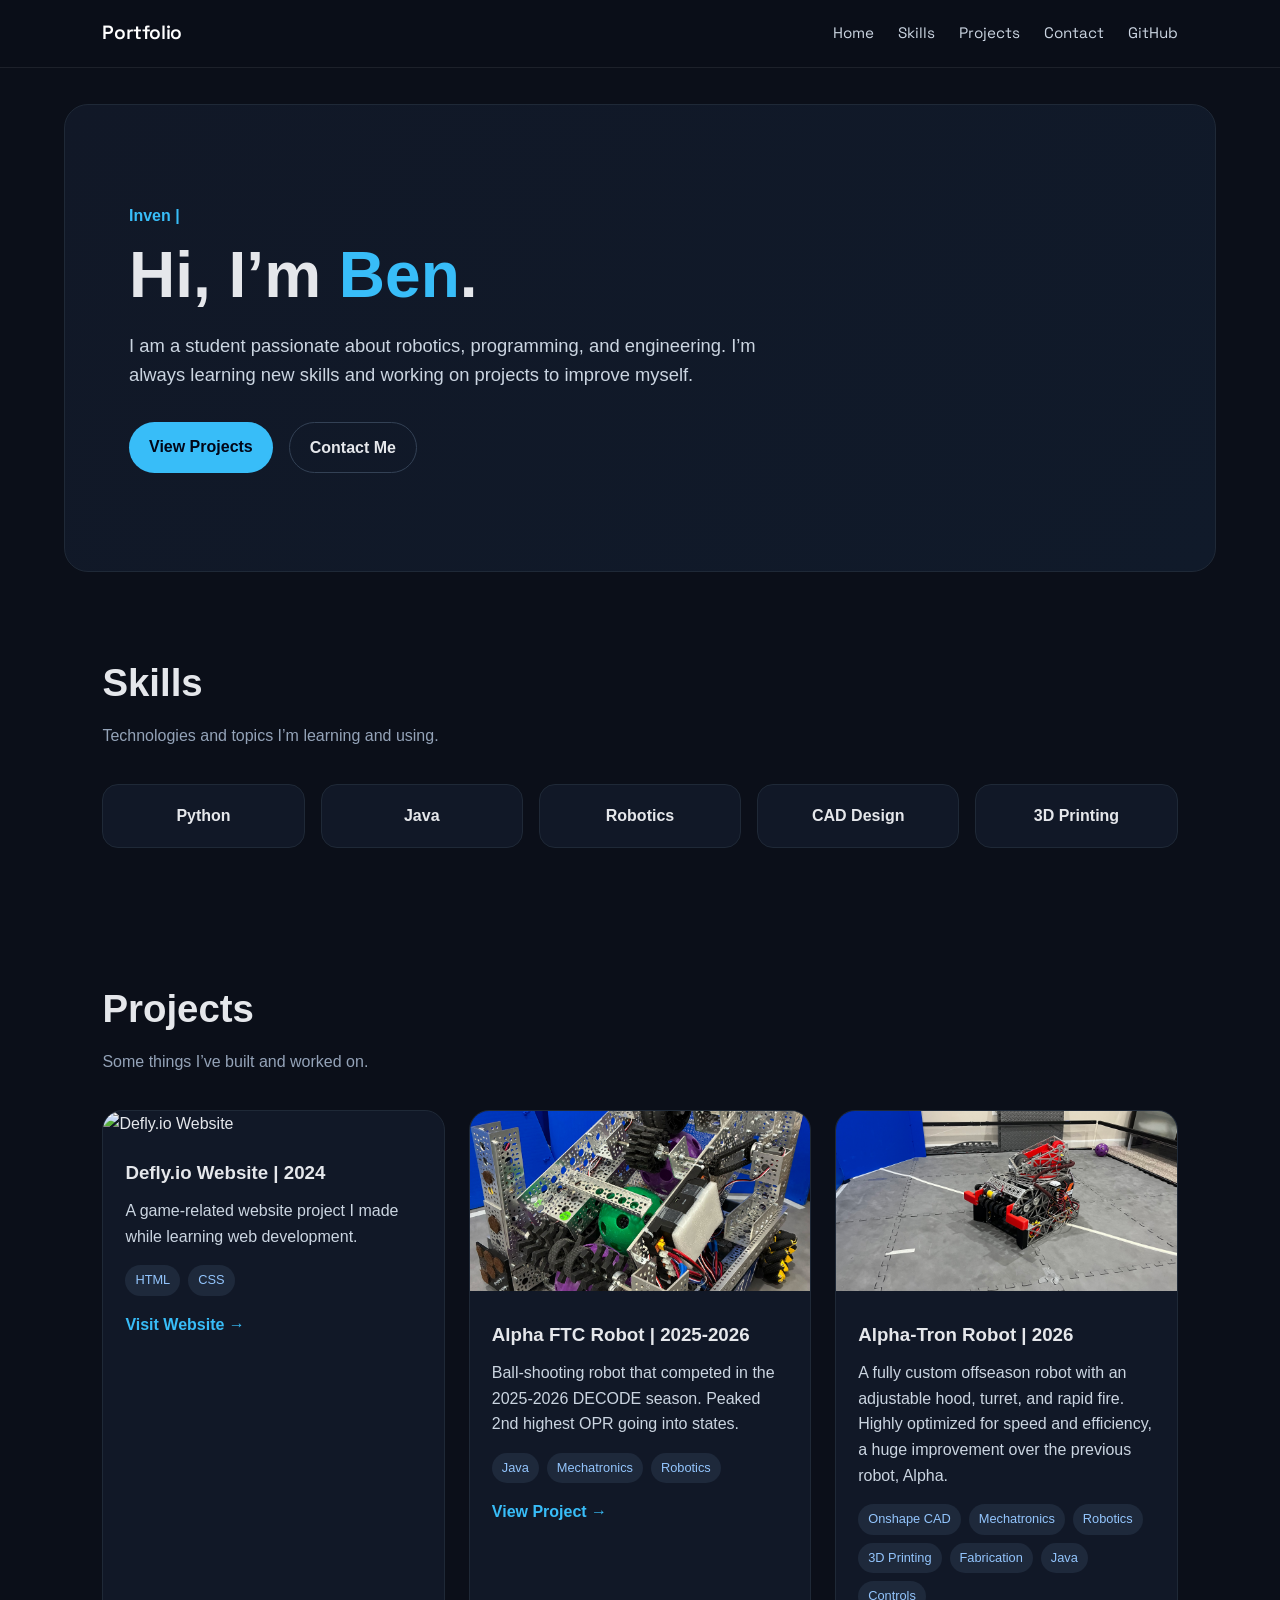
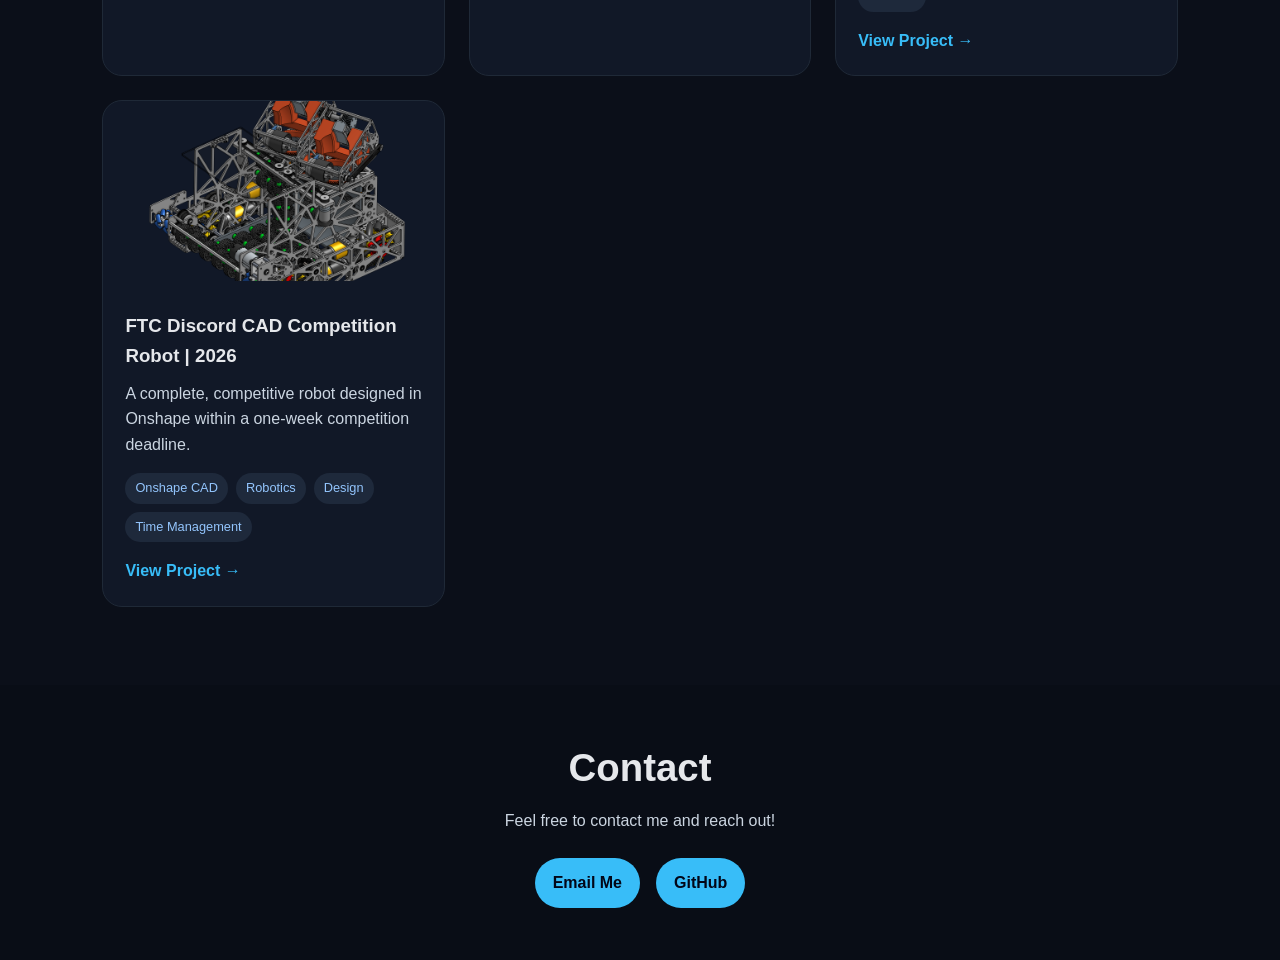
==== commit 2975a384: "Better project pages and styles" ====
--- a/index.html
+++ b/index.html
@@ -60,7 +60,7 @@
 
   <section id="projects" class="section">
     <h2>Projects</h2>
-    <p class="section-subtitle">Some things I’ve built or worked on.</p>
+    <p class="section-subtitle">Some things I’ve built and worked on.</p>
 
     <div class="projects-grid">
 
@@ -75,7 +75,7 @@
             <span>HTML</span>
             <span>CSS</span>
           </div>
-          <a href="https://asdf-5844.github.io/deflyio.github.io/" target="_blank">View Project →</a>
+          <a href="https://asdf-5844.github.io/deflyio.github.io/" target="_blank">Visit Website →</a>
         </div>
       </div>
 
@@ -84,7 +84,7 @@
         <div class="project-info">
           <h3>Alpha FTC Robot | 2025-2026</h3>
           <p>
-            Ball-shooting robot that competed in the 2025-2026 DECODE season. 2nd highest OPR in Chesapeake.
+            Ball-shooting robot that competed in the 2025-2026 DECODE season. Peaked 2nd highest OPR going into states.
           </p>
           <div class="project-tags">
             <span>Java</span>
@@ -100,7 +100,8 @@
         <div class="project-info">
           <h3>Alpha-Tron Robot | 2026</h3>
           <p>
-            Add another project here when you finish something new.
+            A fully custom offseason robot with an adjustable hood, turret, and rapid fire.
+            Highly optimized for speed and efficiency, a huge improvement over the previous robot, Alpha.
           </p>
           <div class="project-tags">
             <span>Onshape CAD</span>
@@ -120,7 +121,7 @@
         <div class="project-info">
           <h3>FTC Discord CAD Competition Robot | 2026</h3>
           <p>
-            A complete Chain Reaction robot designed in Onshape within a one-week competition deadline.
+            A complete, competitive robot designed in Onshape within a one-week competition deadline.
           </p>
           <div class="project-tags">
             <span>Onshape CAD</span>
@@ -136,8 +137,8 @@
 
   <section id="contact" class="section contact">
     <h2>Contact</h2>
-    <p>
-      Want to see my work or reach out?
+    <p class="section-subtitle">
+      Feel free to contact me and reach out!
     </p>
 
     <div class="contact-links">
@@ -146,10 +147,6 @@
     </div>
   </section>
 
-  <footer>
-    <p>Made with ❤️</p>
-  </footer>
-
   <script src="script.js"></script>
 </body>
 </html>
--- a/styles.css
+++ b/styles.css
@@ -101,9 +101,11 @@
   background:radial-gradient(circle at 85% 8%,rgba(59,198,244,.08),transparent 28rem),#070b12;
   -webkit-font-smoothing:antialiased;
 }
-.project-body h1, .project-body h2, .project-body h3,
-
-
+.project-body h1, .project-body h2, .project-body h3 {
+  font-family: "Space Grotesk", "Inter", sans-serif;
+  line-height: 1.12;
+  letter-spacing: -.025em;
+}
 .project-body .btn { min-height:48px; padding:12px 20px; display:inline-flex; align-items:center; justify-content:center; border:1px solid transparent; border-radius:12px; }
 .project-body .btn.primary { color:#031019; background:var(--accent); }
 .project-page { min-height:100vh; padding:120px 6% 80px; }
@@ -122,6 +124,29 @@
 .detail-card h2 { margin:10px 0 12px; font-size:1.2rem; }
 .detail-card p:last-child { color:var(--muted); font-size:.9rem; }
 
+.role-section {
+  width: min(var(--content), 100%);
+  max-width: var(--content);
+  margin-inline: auto;
+  padding: 48px 0 72px;
+  border-bottom: 1px solid var(--line);
+}
+.role-section h2 {
+  width: 100%;
+  max-width: 900px;
+  margin: 10px 0 18px;
+  padding: 0;
+  font-size: clamp(1.65rem, 3vw, 2.35rem);
+}
+.role-section > p:last-child {
+  width: 100%;
+  max-width: 900px;
+  margin: 0;
+  padding: 0;
+  color: var(--muted);
+  font-size: 1.05rem;
+  line-height: 1.85;
+}
 .features-section { padding:72px 0; border-top:1px solid var(--line); }
 .section-heading { margin-bottom:30px; }
 .section-heading h2 { margin-top:8px; font-size:clamp(2rem,4vw,3rem); }
@@ -131,7 +156,7 @@
 .feature-card h3 { margin:18px 0 8px; font-size:1.2rem; }
 .feature-card p { color:var(--muted); font-size:.9rem; }
 
-.media-section { margin-top:30px; padding:76px 0; border-top:1px solid var(--line); border-bottom:1px solid var(--line); }
+.media-section { margin-top:30px; padding:76px 0; border-bottom:1px solid var(--line); }
 .media-section + .media-section { margin-top:0; border-top:0; }
 .media-heading { margin-bottom:30px; display:flex; justify-content:space-between; gap:40px; align-items:end; }
 .media-heading h2,.gallery-header h2 { margin-top:8px; font-size:clamp(2rem,4vw,3rem); }
@@ -141,8 +166,7 @@
 .video-frame figcaption,.render-grid figcaption,.turret-spotlight figcaption { padding:15px 18px; color:var(--muted); background:var(--surface); border-top:1px solid var(--line); font-size:.82rem; }
 .spotlight-figure { overflow:hidden; background:var(--surface); border:1px solid var(--line); border-radius:var(--radius); }
 .spotlight-figure img { display:block; width:100%; max-height:760px; object-fit:contain; }
-.render-section { position:relative; }
-.render-section::before { content:""; position:absolute; top:-1px; left:0; width:90px; height:2px; background:var(--accent); }
+.render-section { position: relative; border-top: 0; }
 .render-grid { display:grid; grid-template-columns:repeat(2,1fr); gap:20px; }
 .render-grid figure { overflow:hidden; background:#eef3f8; border:1px solid var(--line); border-radius:16px; }
 .render-grid img { display:block; width:100%; height:390px; object-fit:contain; }
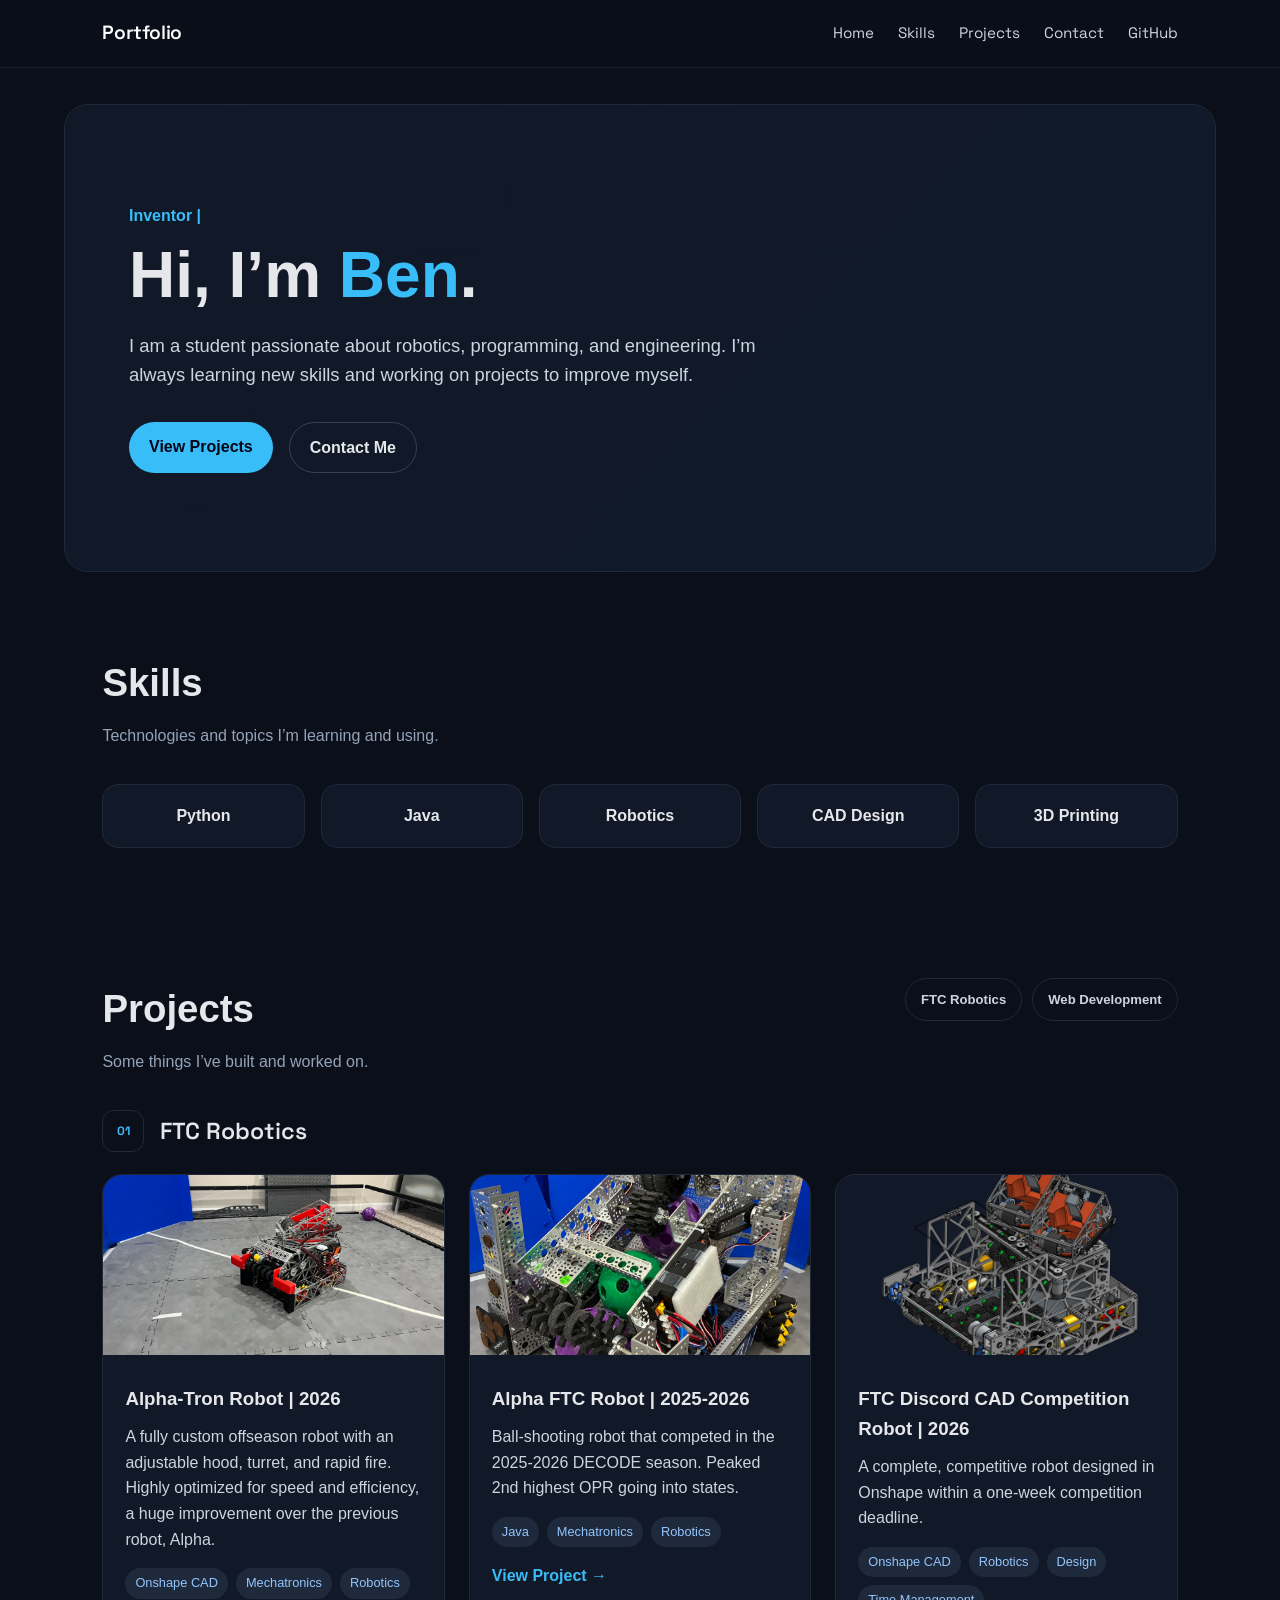
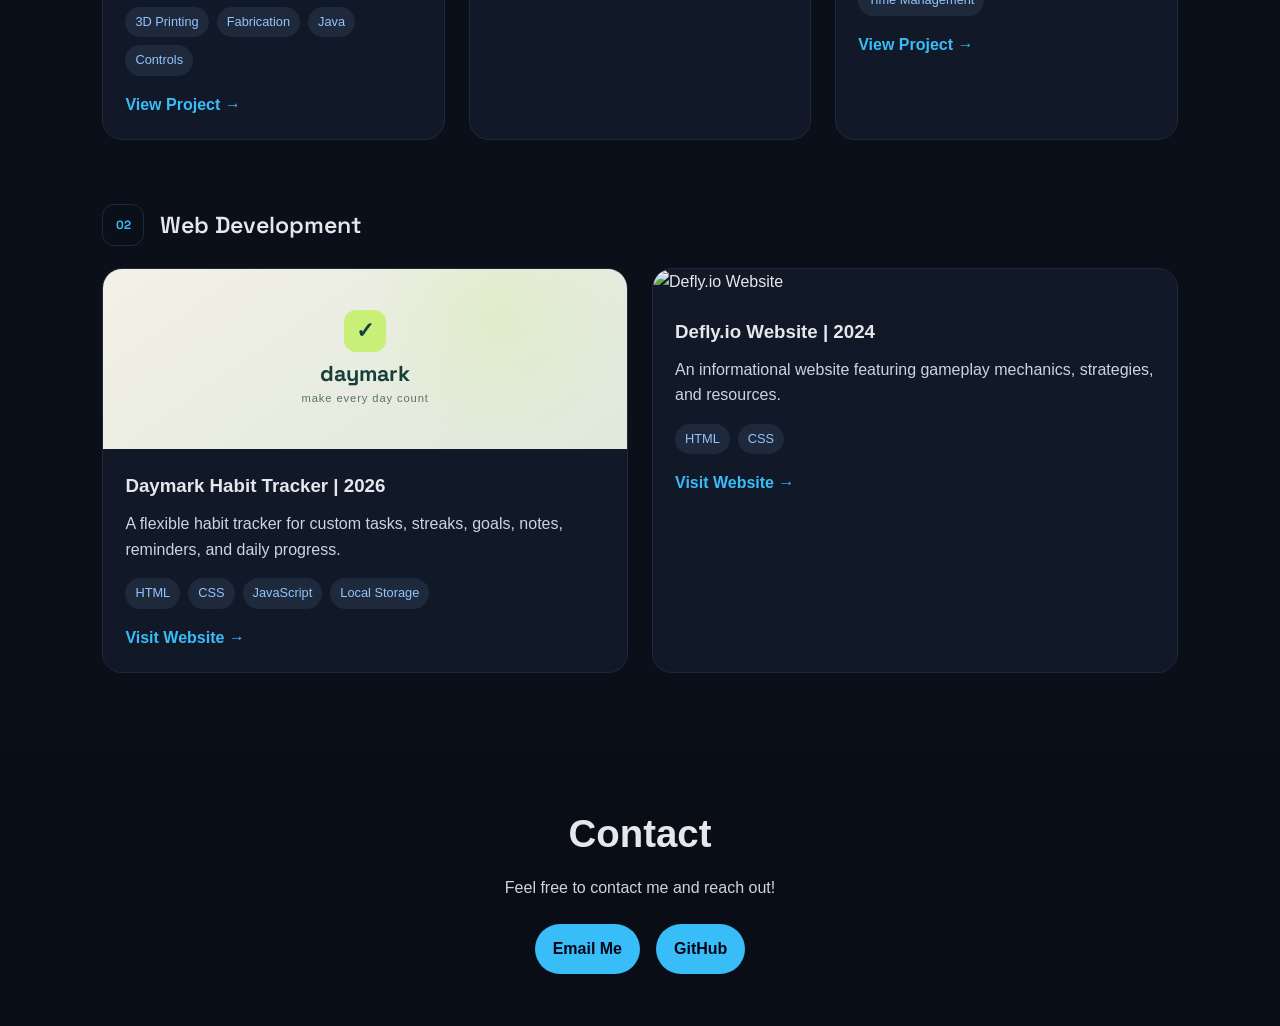
==== commit 46651413: "add subsections and alpha-tron videos" ====
--- a/index.html
+++ b/index.html
@@ -59,82 +59,129 @@
   </section>
 
   <section id="projects" class="section">
-    <h2>Projects</h2>
-    <p class="section-subtitle">Some things I’ve built and worked on.</p>
+    <div class="projects-section-header">
+      <div>
+        <h2>Projects</h2>
+        <p class="section-subtitle">Some things I’ve built and worked on.</p>
+      </div>
+      <nav class="project-jump-links" aria-label="Project categories">
+        <a href="#ftc-robotics">FTC Robotics</a>
+        <a href="#web-development">Web Development</a>
+      </nav>
+    </div>
 
-    <div class="projects-grid">
-
-      <div class="project-card">
-        <img src="https://cdn.now.gg/apps-content/com.nowgg.h5.pub513.app51528/game-tiles/defly-io.jpg" alt="Defly.io Website">
-        <div class="project-info">
-          <h3>Defly.io Website | 2024</h3>
-          <p>
-            A game-related website project I made while learning web development.
-          </p>
-          <div class="project-tags">
-            <span>HTML</span>
-            <span>CSS</span>
-          </div>
-          <a href="https://asdf-5844.github.io/deflyio.github.io/" target="_blank">Visit Website →</a>
+    <div class="project-group" id="ftc-robotics">
+      <div class="project-group-heading">
+        <span>01</span>
+        <div>
+          <h3>FTC Robotics</h3>
         </div>
       </div>
 
-      <a class="project-card project-card-link" href="alpha-ftc-robot.html" aria-label="View Alpha FTC Robot project">
-        <img src="images/Alpha.jpg" alt="Alpha FTC competition robot">
-        <div class="project-info">
-          <h3>Alpha FTC Robot | 2025-2026</h3>
-          <p>
-            Ball-shooting robot that competed in the 2025-2026 DECODE season. Peaked 2nd highest OPR going into states.
-          </p>
-          <div class="project-tags">
-            <span>Java</span>
-            <span>Mechatronics</span>
-            <span>Robotics</span>
+      <div class="projects-grid">
+        <a class="project-card project-card-link" href="alpha-tron-robot.html" aria-label="View Alpha-Tron Robot project">
+          <img src="images/AlphaTron_on_field.jpg" alt="Alpha-Tron robot on the field">
+          <div class="project-info">
+            <h3>Alpha-Tron Robot | 2026</h3>
+            <p>
+              A fully custom offseason robot with an adjustable hood, turret, and rapid fire.
+              Highly optimized for speed and efficiency, a huge improvement over the previous robot, Alpha.
+            </p>
+            <div class="project-tags">
+              <span>Onshape CAD</span>
+              <span>Mechatronics</span>
+              <span>Robotics</span>
+              <span>3D Printing</span>
+              <span>Fabrication</span>
+              <span>Java</span>
+              <span>Controls</span>
+            </div>
+            <span class="project-link">View Project →</span>
           </div>
-          <span class="project-link">View Project →</span>
+        </a>
+
+        <a class="project-card project-card-link" href="alpha-ftc-robot.html" aria-label="View Alpha FTC Robot project">
+          <img src="images/Alpha.jpg" alt="Alpha FTC competition robot">
+          <div class="project-info">
+            <h3>Alpha FTC Robot | 2025-2026</h3>
+            <p>
+              Ball-shooting robot that competed in the 2025-2026 DECODE season. Peaked 2nd highest OPR going into states.
+            </p>
+            <div class="project-tags">
+              <span>Java</span>
+              <span>Mechatronics</span>
+              <span>Robotics</span>
+            </div>
+            <span class="project-link">View Project →</span>
+          </div>
+        </a>
+
+        <a class="project-card project-card-link" href="ftc-cad-competition-2026.html" aria-label="View 2026 FTC Discord CAD Competition Robot project">
+          <img src="images/31811 CC 2026.png" alt="Onshape CAD model of the 2026 FTC Discord CAD Competition robot">
+          <div class="project-info">
+            <h3>FTC Discord CAD Competition Robot | 2026</h3>
+            <p>
+              A complete, competitive robot designed in Onshape within a one-week competition deadline.
+            </p>
+            <div class="project-tags">
+              <span>Onshape CAD</span>
+              <span>Robotics</span>
+              <span>Design</span>
+              <span>Time Management</span>
+            </div>
+            <span class="project-link">View Project →</span>
+          </div>
+        </a>
+      </div>
+    </div>
+
+    <div class="project-group" id="web-development">
+      <div class="project-group-heading">
+        <span>02</span>
+        <div>
+          <h3>Web Development</h3>
         </div>
-      </a>
+      </div>
 
-      <a class="project-card project-card-link" href="alpha-tron-robot.html" aria-label="View Alpha-Tron Robot project">
-        <img src="images/AlphaTron_on_field.jpg" alt="Alpha-Tron robot on the field">
-        <div class="project-info">
-          <h3>Alpha-Tron Robot | 2026</h3>
-          <p>
-            A fully custom offseason robot with an adjustable hood, turret, and rapid fire.
-            Highly optimized for speed and efficiency, a huge improvement over the previous robot, Alpha.
-          </p>
-          <div class="project-tags">
-            <span>Onshape CAD</span>
-            <span>Mechatronics</span>
-            <span>Robotics</span>
-            <span>3D Printing</span>
-            <span>Fabrication</span>
-            <span>Java</span>
-            <span>Controls</span>
+      <div class="projects-grid">
+        <a class="project-card project-card-link" href="https://asdf-5844.github.io/Daymark/" target="_blank" rel="noopener noreferrer" aria-label="Visit Daymark habit tracker website">
+          <div class="project-preview daymark-preview" role="img" aria-label="Daymark habit tracker website preview">
+            <span class="daymark-preview-mark">✓</span>
+            <strong>daymark</strong>
+            <small>make every day count</small>
           </div>
-          <span class="project-link">View Project →</span>
+          <div class="project-info">
+            <h3>Daymark Habit Tracker | 2026</h3>
+            <p>
+              A flexible habit tracker for custom tasks, streaks, goals, notes, reminders, and daily progress.
+            </p>
+            <div class="project-tags">
+              <span>HTML</span>
+              <span>CSS</span>
+              <span>JavaScript</span>
+              <span>Local Storage</span>
+            </div>
+            <span class="project-link">Visit Website →</span>
+          </div>
+        </a>
+
+        <div class="project-card">
+          <img src="https://cdn.now.gg/apps-content/com.nowgg.h5.pub513.app51528/game-tiles/defly-io.jpg" alt="Defly.io Website">
+          <div class="project-info">
+            <h3>Defly.io Website | 2024</h3>
+            <p>
+              An informational website featuring gameplay mechanics, strategies, and resources.
+            </p>
+            <div class="project-tags">
+              <span>HTML</span>
+              <span>CSS</span>
+            </div>
+            <a href="https://asdf-5844.github.io/deflyio.github.io/" target="_blank" rel="noopener noreferrer">Visit Website →</a>
+          </div>
         </div>
-      </a>
-
-      <a class="project-card project-card-link" href="ftc-cad-competition-2026.html" aria-label="View 2026 FTC Discord CAD Competition Robot project">
-        <img src="images/31811 CC 2026.png" alt="Onshape CAD model of the 2026 FTC Discord CAD Competition robot">
-        <div class="project-info">
-          <h3>FTC Discord CAD Competition Robot | 2026</h3>
-          <p>
-            A complete, competitive robot designed in Onshape within a one-week competition deadline.
-          </p>
-          <div class="project-tags">
-            <span>Onshape CAD</span>
-            <span>Robotics</span>
-            <span>Design</span>
-            <span>Time Management</span>
-          </div>
-          <span class="project-link">View Project →</span>
-        </div>
-      </a>
+      </div>
     </div>
   </section>
-
   <section id="contact" class="section contact">
     <h2>Contact</h2>
     <p class="section-subtitle">
--- a/styles.css
+++ b/styles.css
@@ -223,3 +223,176 @@
 @media (prefers-reduced-motion:reduce) {
   *,*::before,*::after { scroll-behavior:auto!important; animation-duration:.01ms!important; transition-duration:.01ms!important; }
 }
+
+/* Project categories */
+.project-group + .project-group {
+  margin-top: 64px;
+}
+
+.project-group-heading {
+  display: flex;
+  align-items: center;
+  gap: 16px;
+  margin-bottom: 22px;
+}
+
+.project-group-heading > span {
+  display: grid;
+  place-items: center;
+  width: 42px;
+  height: 42px;
+  border: 1px solid #1f2937;
+  border-radius: 12px;
+  color: #38bdf8;
+  font: 700 .75rem "Space Grotesk", sans-serif;
+}
+
+.project-group-heading p {
+  margin: 0 0 2px;
+  color: #64748b;
+  font-size: .72rem;
+  font-weight: 700;
+  letter-spacing: .12em;
+  text-transform: uppercase;
+}
+
+.project-group-heading h3 {
+  margin: 0;
+  font: 600 1.45rem "Space Grotesk", sans-serif;
+}
+
+.project-preview {
+  width: 100%;
+  height: 180px;
+}
+
+.daymark-preview {
+  display: flex;
+  flex-direction: column;
+  align-items: center;
+  justify-content: center;
+  background:
+    radial-gradient(circle at 75% 25%, rgba(200, 239, 120, .2), transparent 32%),
+    linear-gradient(145deg, #f3f0e8, #dfe9da);
+  color: #173f39;
+}
+
+.daymark-preview-mark {
+  display: grid;
+  place-items: center;
+  width: 42px;
+  height: 42px;
+  margin-bottom: 8px;
+  border-radius: 12px;
+  background: #c8ef78;
+  font-size: 1.4rem;
+  font-weight: 700;
+}
+
+.daymark-preview strong {
+  font: 700 1.35rem "Space Grotesk", sans-serif;
+}
+
+.daymark-preview small {
+  margin-top: 3px;
+  color: #58716b;
+  font-size: .7rem;
+  letter-spacing: .08em;
+}
+
+@media (max-width: 640px) {
+  .project-group + .project-group {
+    margin-top: 48px;
+  }
+}
+/* Project category jump navigation */
+.projects-section-header {
+  display: flex;
+  align-items: flex-start;
+  justify-content: space-between;
+  gap: 24px;
+  margin-bottom: 35px;
+}
+
+.projects-section-header .section-subtitle {
+  margin-bottom: 0;
+}
+
+.project-jump-links {
+  display: flex;
+  gap: 10px;
+  flex-wrap: wrap;
+  justify-content: flex-end;
+}
+
+.project-jump-links a {
+  padding: 10px 15px;
+  border: 1px solid #1f2937;
+  border-radius: 999px;
+  color: #cbd5e1;
+  text-decoration: none;
+  font-size: .82rem;
+  font-weight: 600;
+  transition: border-color .2s, background .2s, color .2s;
+}
+
+.project-jump-links a:hover,
+.project-jump-links a:focus-visible {
+  border-color: #38bdf8;
+  background: rgba(56, 189, 248, .1);
+  color: #38bdf8;
+}
+
+.project-group {
+  scroll-margin-top: 96px;
+}
+
+@media (max-width: 700px) {
+  .projects-section-header {
+    flex-direction: column;
+  }
+
+  .project-jump-links {
+    justify-content: flex-start;
+  }
+}
+/* Alpha-Tron portrait demonstration videos */
+.portrait-video-grid {
+  display: grid;
+  grid-template-columns: repeat(2, minmax(0, 1fr));
+  gap: 22px;
+  max-width: 820px;
+  margin: 0 auto;
+}
+
+.portrait-video-card {
+  overflow: hidden;
+  background: #020409;
+  border: 1px solid var(--line);
+  border-radius: var(--radius);
+  box-shadow: var(--shadow);
+}
+
+.portrait-video-card video {
+  display: block;
+  width: 100%;
+  aspect-ratio: 9 / 16;
+  max-height: 680px;
+  background: #000;
+  object-fit: contain;
+}
+
+.portrait-video-card figcaption {
+  padding: 15px 18px;
+  border-top: 1px solid var(--line);
+  background: var(--surface);
+  color: var(--muted);
+  font-size: .82rem;
+}
+
+@media (max-width: 640px) {
+  .portrait-video-grid {
+    grid-template-columns: 1fr;
+    max-width: 420px;
+  }
+}
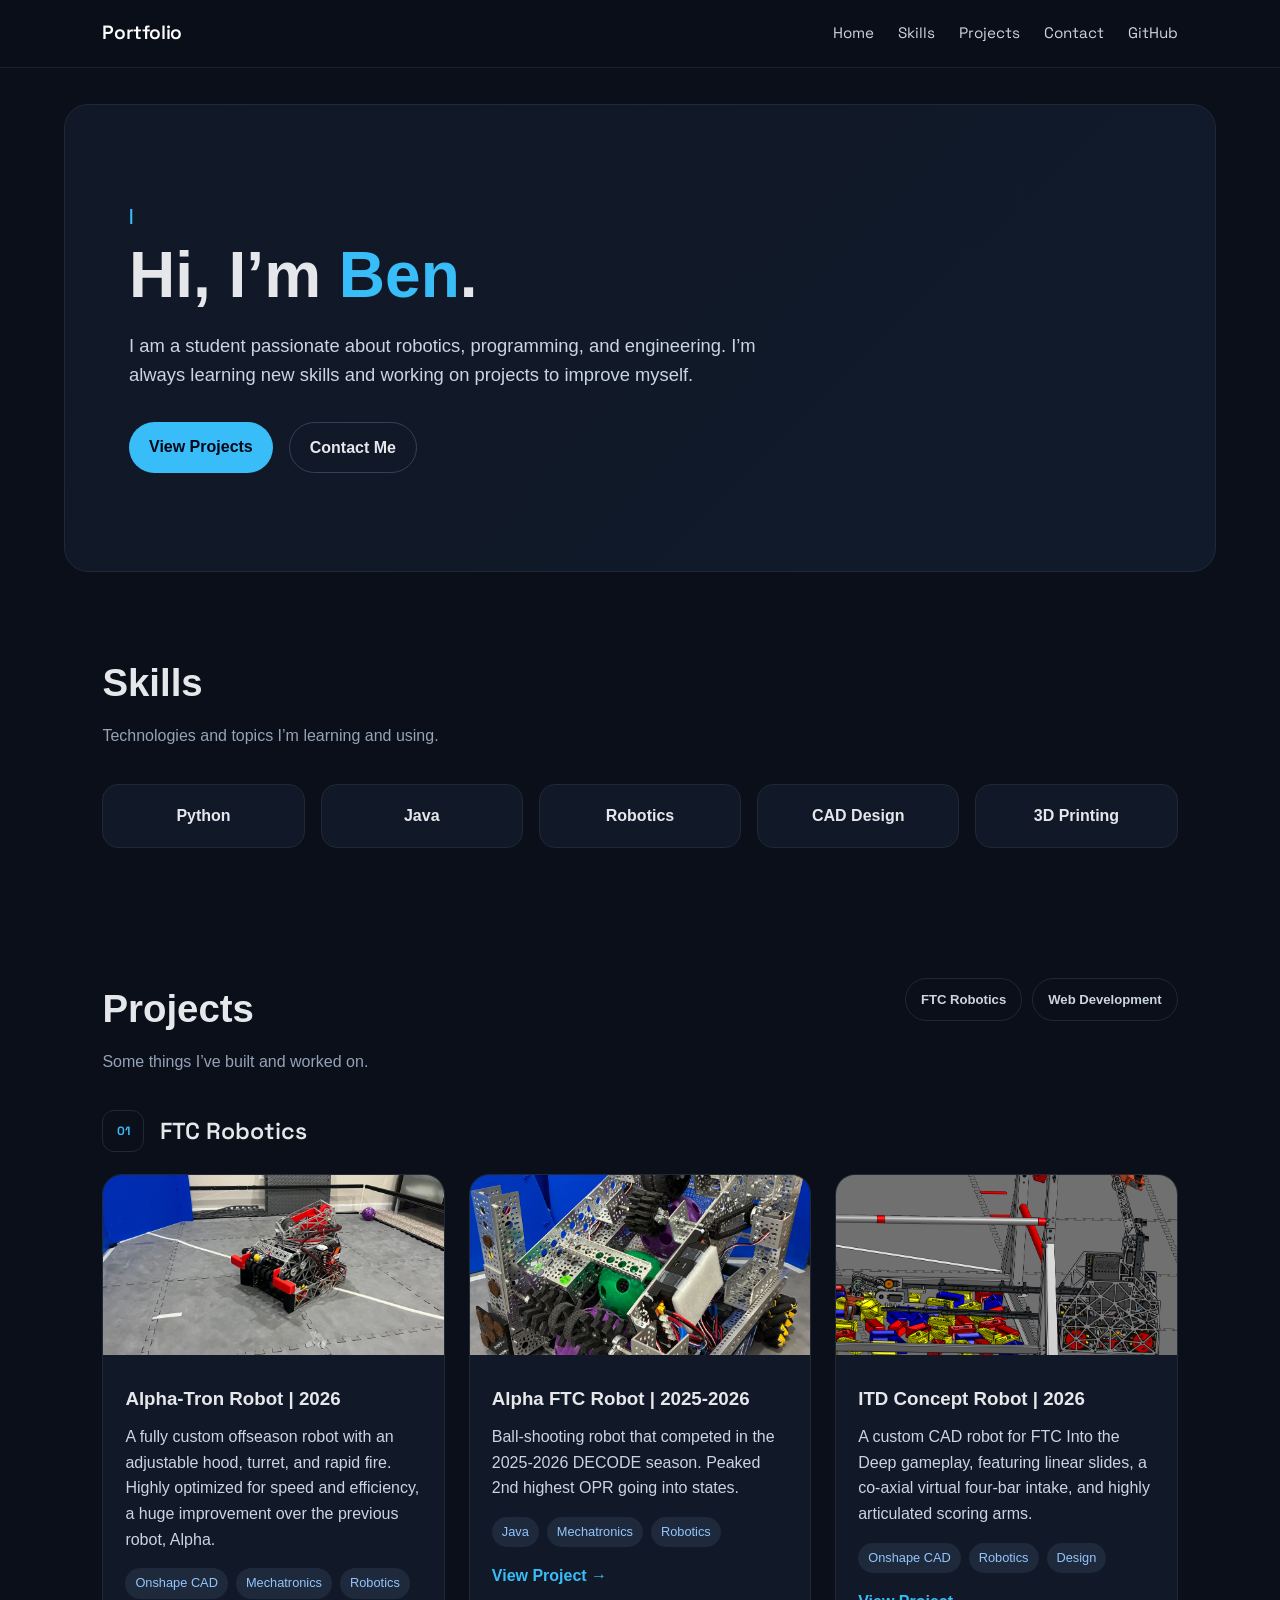
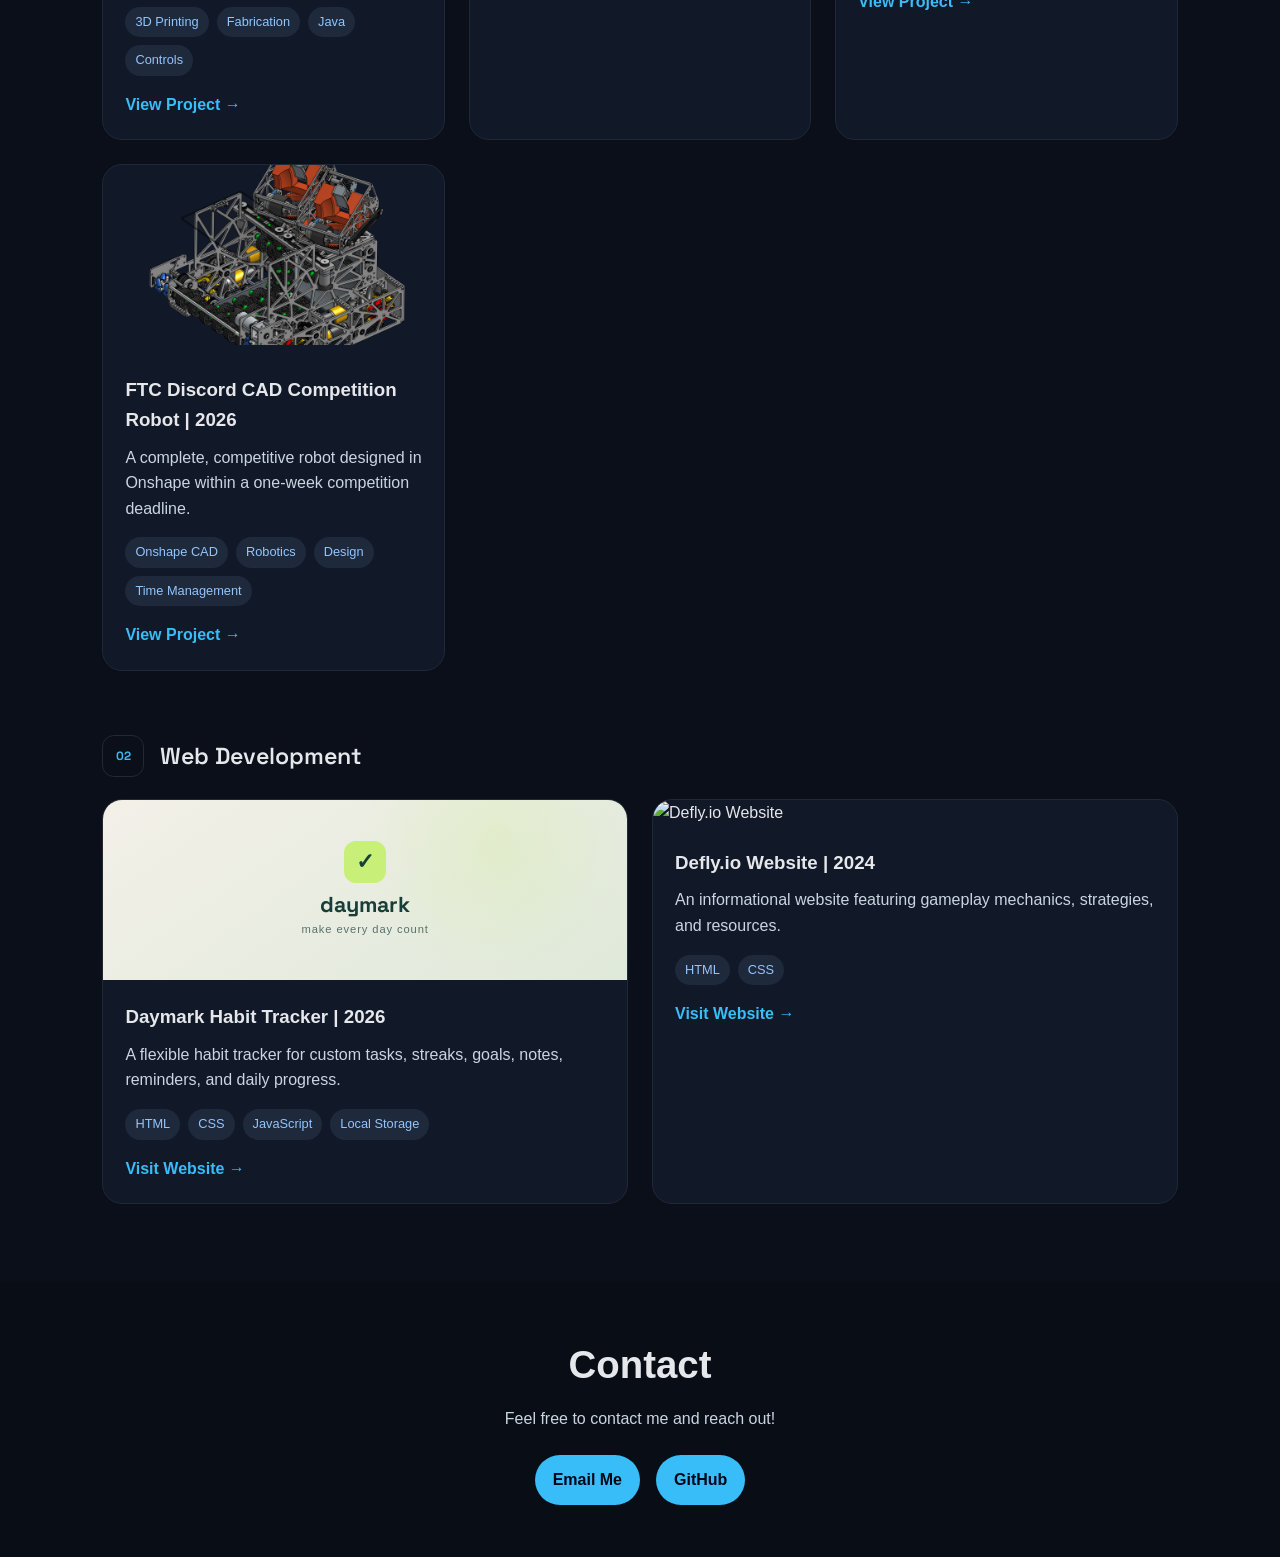
==== commit 2717f744: "Add ITD Concept Robot" ====
--- a/index.html
+++ b/index.html
@@ -116,6 +116,21 @@
           </div>
         </a>
 
+        <a class="project-card project-card-link" href="itd-concept-robot.html" aria-label="View ITD Concept Robot project">
+          <img src="images/ITD%20Cover%20Image.png" alt="ITD Concept Robot with its intake extended on the Into the Deep field">
+          <div class="project-info">
+            <h3>ITD Concept Robot | 2026</h3>
+            <p>
+              A custom CAD robot for FTC Into the Deep gameplay, featuring linear slides, a co-axial virtual four-bar intake, and highly articulated scoring arms.
+            </p>
+            <div class="project-tags">
+              <span>Onshape CAD</span>
+              <span>Robotics</span>
+              <span>Design</span>
+            </div>
+            <span class="project-link">View Project →</span>
+          </div>
+        </a>
         <a class="project-card project-card-link" href="ftc-cad-competition-2026.html" aria-label="View 2026 FTC Discord CAD Competition Robot project">
           <img src="images/31811 CC 2026.png" alt="Onshape CAD model of the 2026 FTC Discord CAD Competition robot">
           <div class="project-info">
--- a/styles.css
+++ b/styles.css
@@ -395,4 +395,78 @@
     grid-template-columns: 1fr;
     max-width: 420px;
   }
+}
+/* Into the Deep concept gallery */
+.itd-features-grid {
+  grid-template-columns: repeat(3, 1fr);
+}
+
+.itd-gallery {
+  display: grid;
+  grid-template-columns: repeat(2, minmax(0, 1fr));
+  gap: 22px;
+}
+
+.itd-gallery figure {
+  align-self: start;
+  overflow: hidden;
+  background: #eef3f8;
+  border: 1px solid var(--line);
+  border-radius: 16px;
+}
+
+.itd-gallery img {
+  display: block;
+  width: 100%;
+  height: 430px;
+  object-fit: contain;
+}
+
+.itd-gallery figcaption {
+  display: flex;
+  flex-direction: column;
+  gap: 4px;
+  padding: 16px 18px;
+  border-top: 1px solid var(--line);
+  background: var(--surface);
+}
+
+.itd-gallery figcaption strong {
+  color: var(--text);
+  font: 600 .95rem "Space Grotesk", sans-serif;
+}
+
+.itd-gallery figcaption span {
+  color: var(--muted);
+  font-size: .8rem;
+  line-height: 1.5;
+}
+
+@media (max-width: 780px) {
+  .itd-features-grid,
+  .itd-gallery {
+    grid-template-columns: 1fr;
+  }
+
+  .itd-gallery img {
+    height: auto;
+    max-height: 520px;
+  }
+}
+/* Chain Reaction subsystem spotlights */
+.subsystem-spotlight-grid {
+  grid-column: 1 / -1;
+  display: grid;
+  grid-template-columns: repeat(2, minmax(0, 1fr));
+  gap: 20px;
+}
+
+.subsystem-spotlight-grid .turret-spotlight {
+  grid-column: auto;
+}
+
+@media (max-width: 720px) {
+  .subsystem-spotlight-grid {
+    grid-template-columns: 1fr;
+  }
 }
